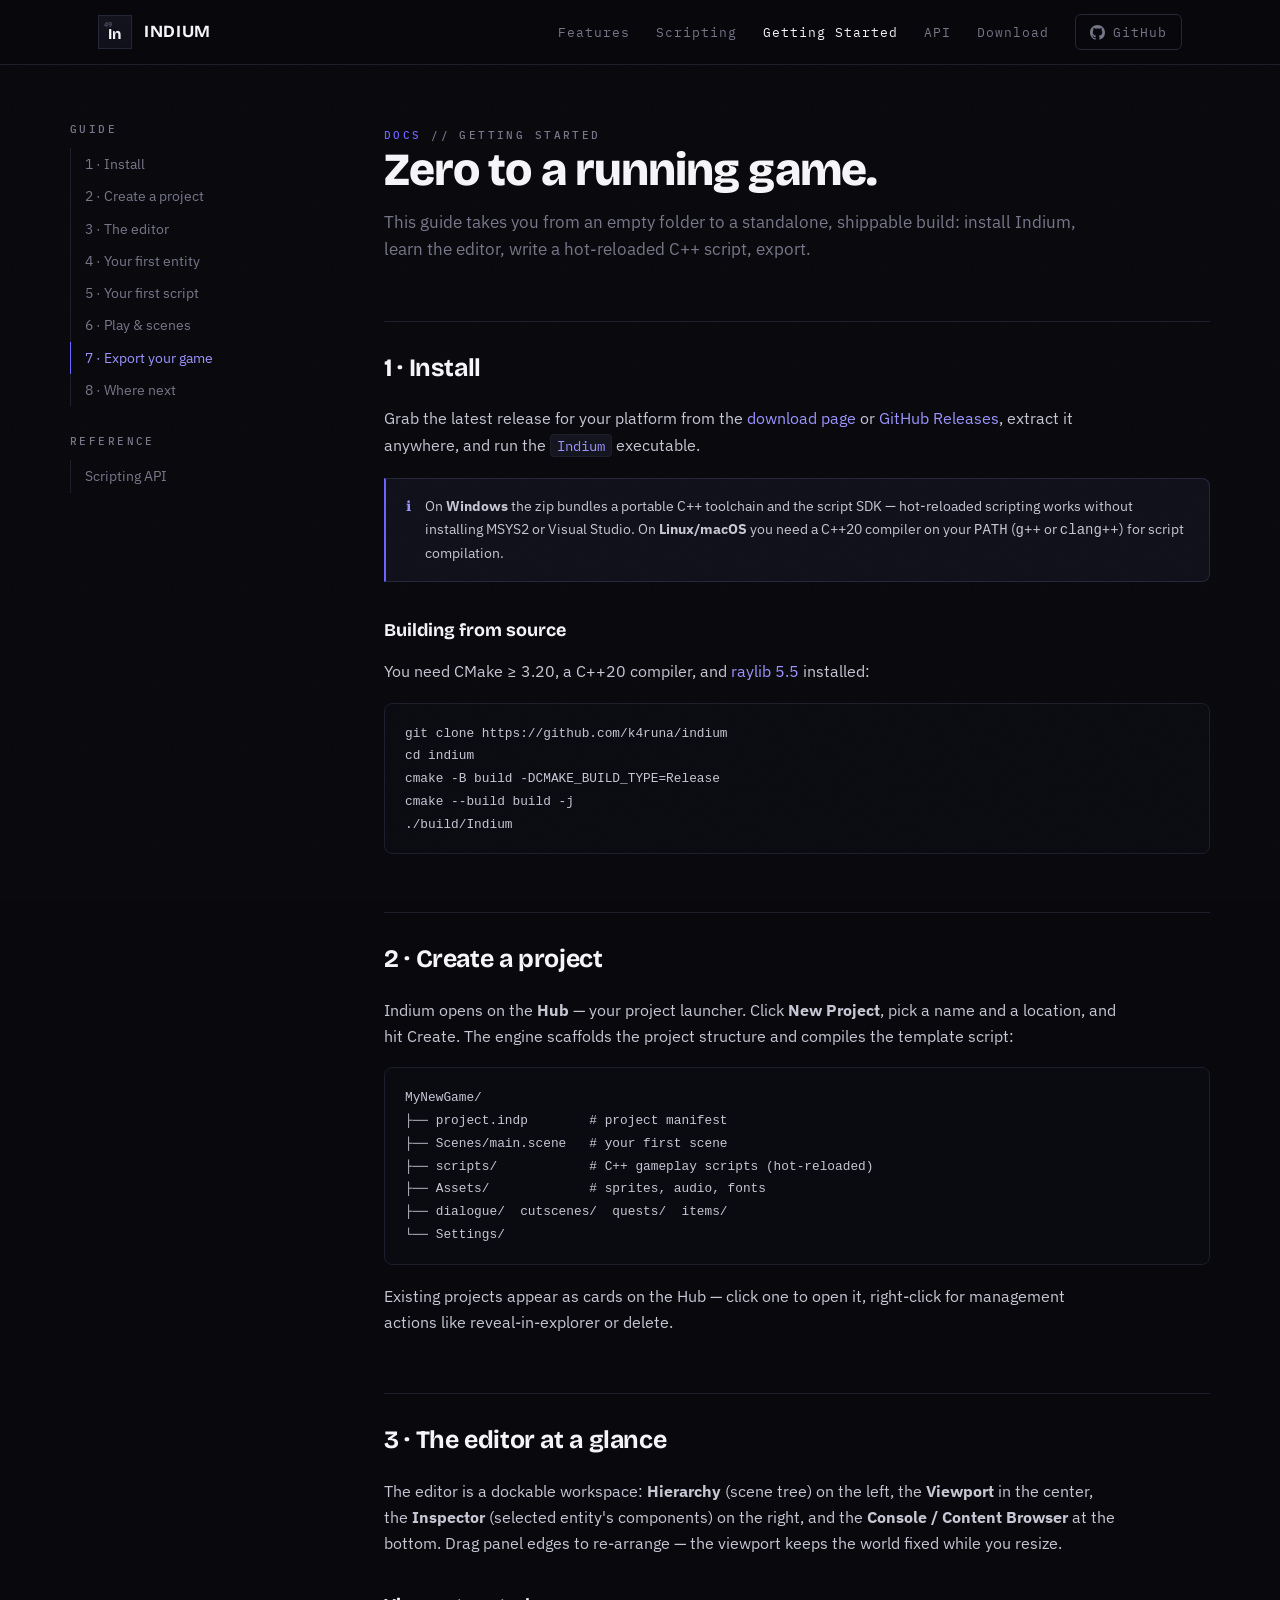
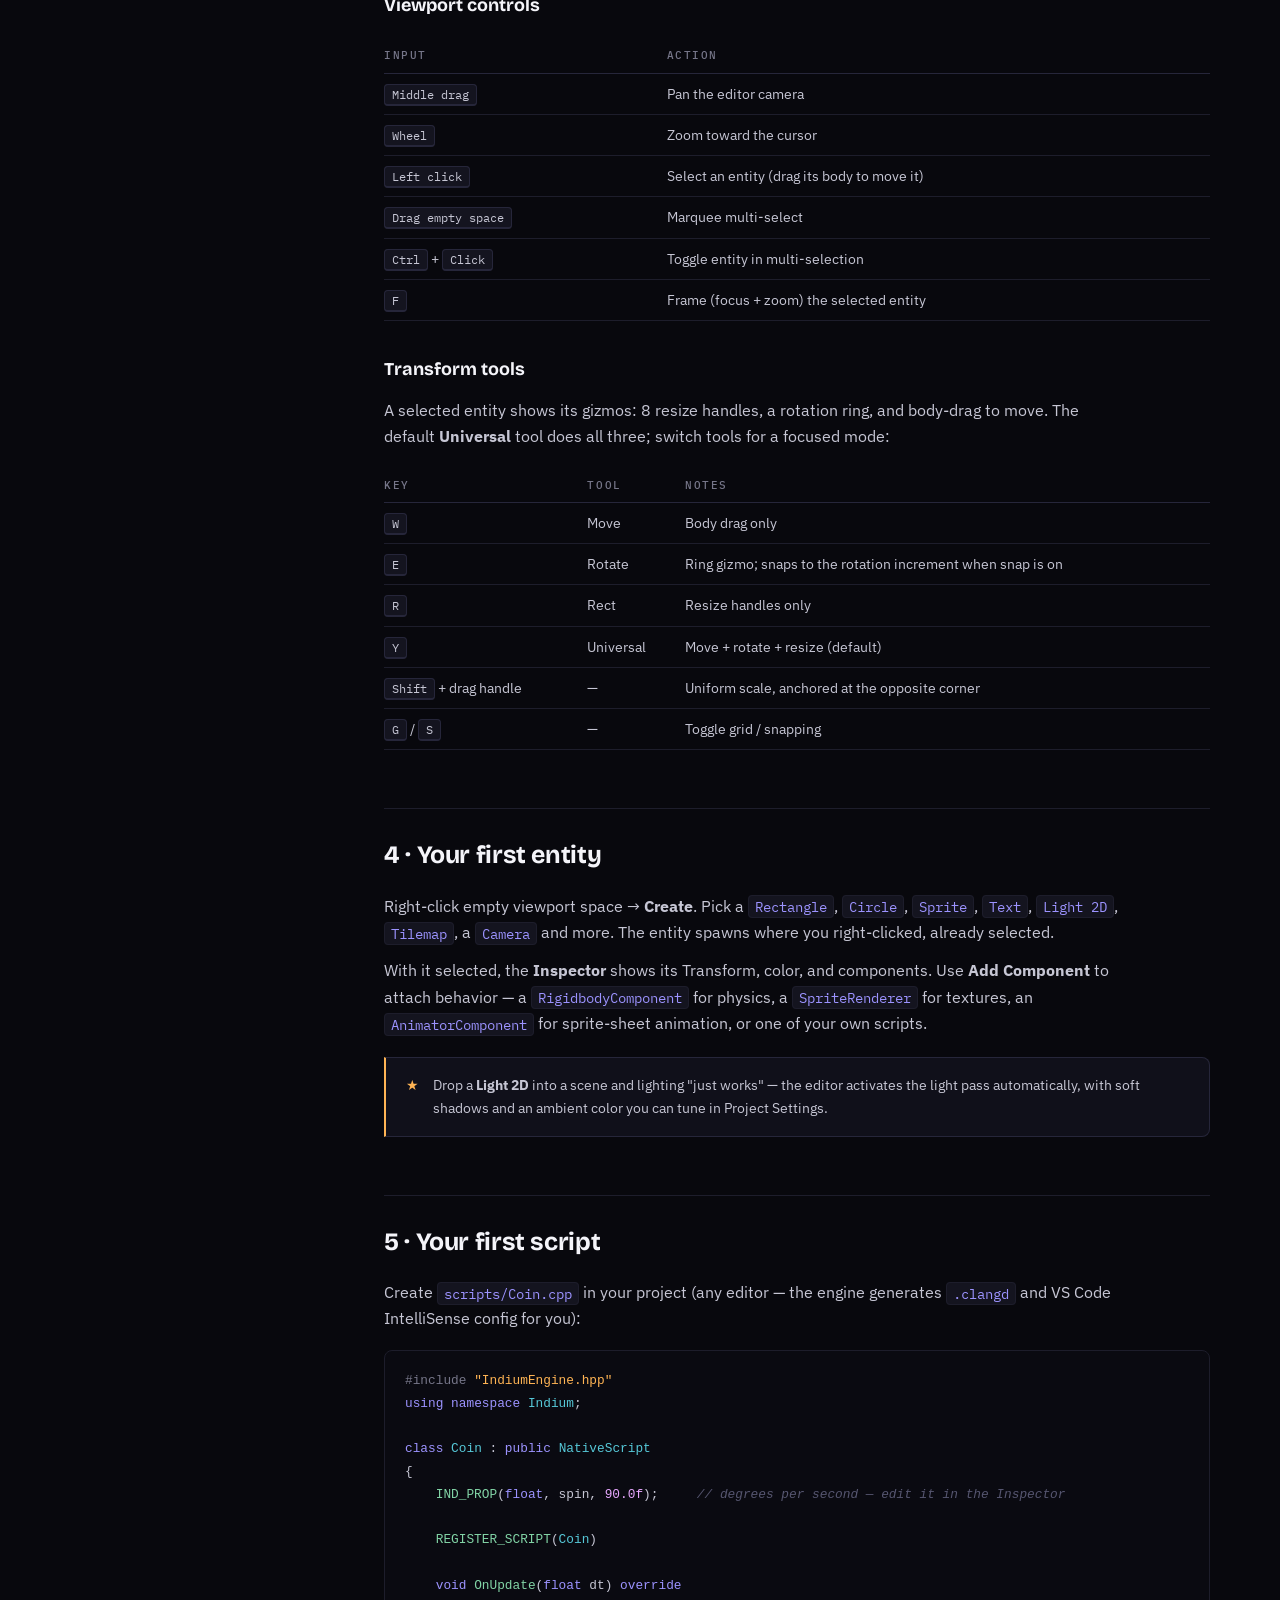
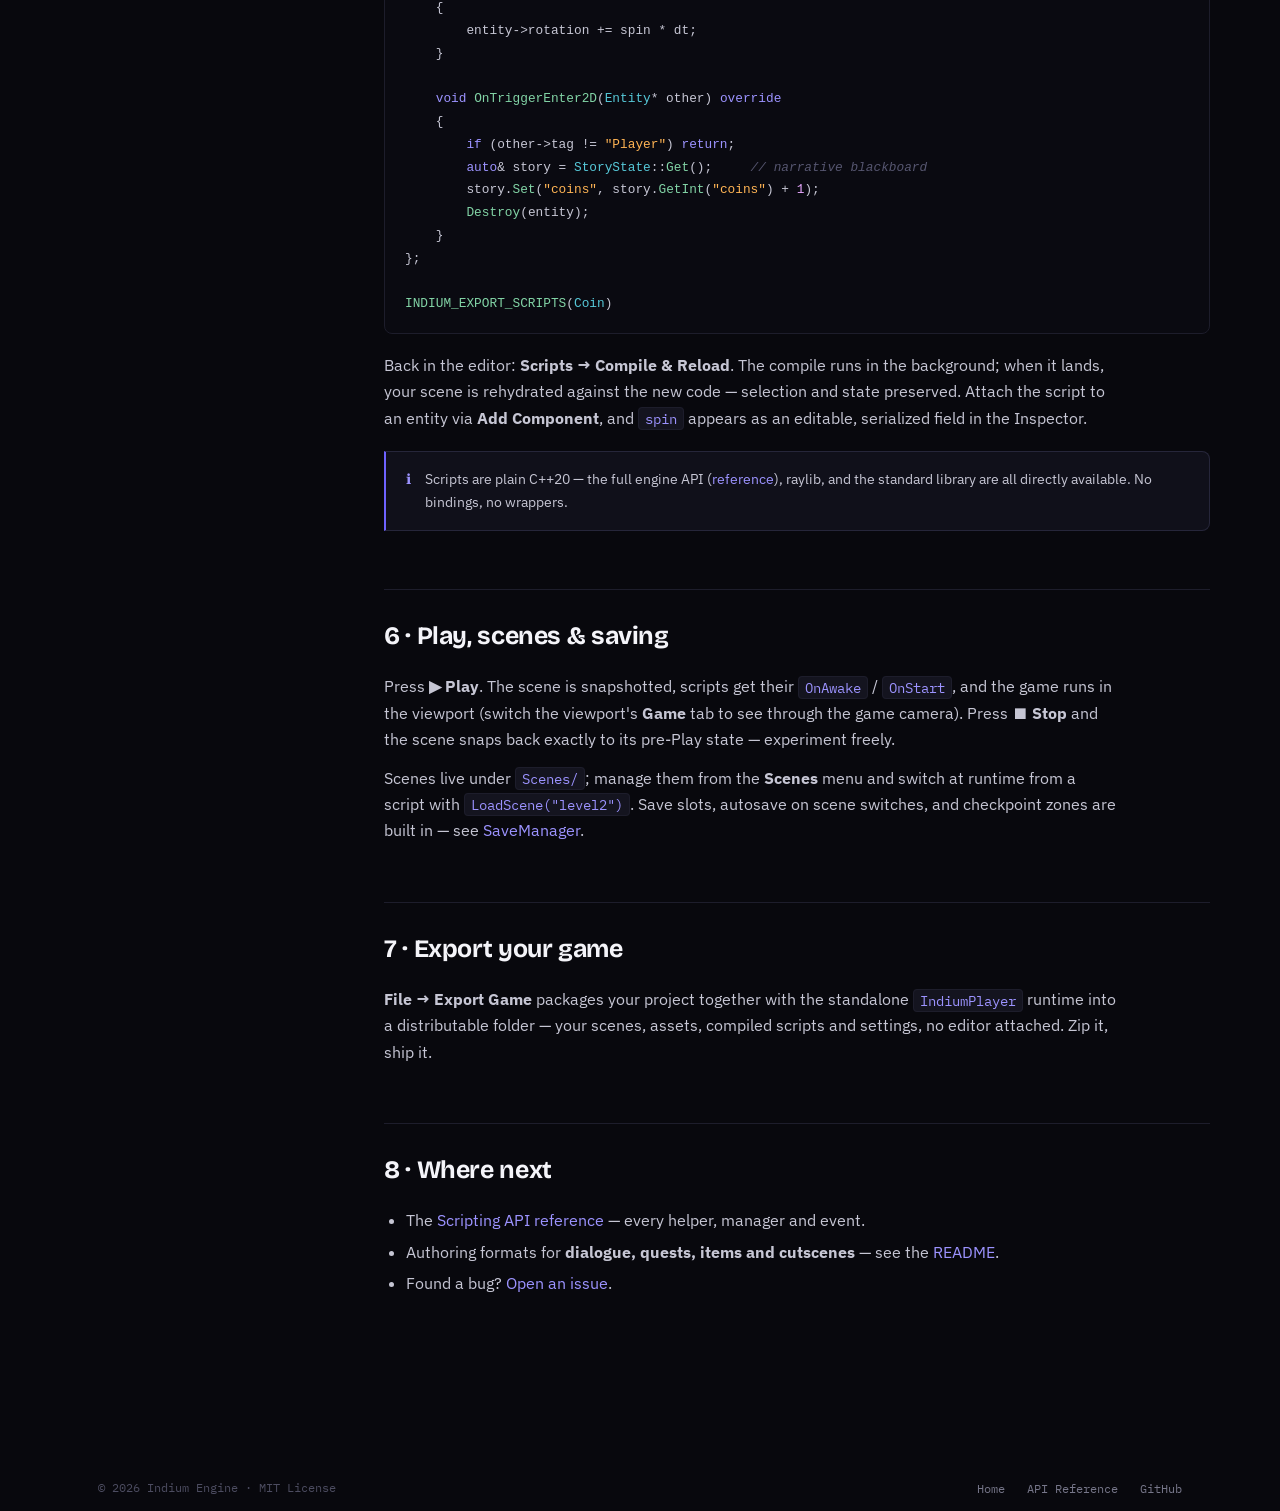
==== website/getting-started.html @ 565c144e "feat(site): engine website + GitHub Pages deploy Static site under website/ with the "indigo line" i" ====
<!DOCTYPE html>
<html lang="en">
<head>
<meta charset="UTF-8">
<meta name="viewport" content="width=device-width, initial-scale=1.0">
<title>Getting Started — Indium</title>
<meta name="description" content="Install Indium, create a project, learn the editor, write your first hot-reloaded C++ script and export a standalone game.">
<link rel="icon" href="data:image/svg+xml,%3Csvg xmlns='http://www.w3.org/2000/svg' viewBox='0 0 64 64'%3E%3Crect width='64' height='64' fill='%2310101a'/%3E%3Crect x='2' y='2' width='60' height='60' fill='none' stroke='%236e62ff' stroke-width='3'/%3E%3Ctext x='32' y='42' font-family='monospace' font-size='28' font-weight='bold' fill='%23f4f4f9' text-anchor='middle'%3EIn%3C/text%3E%3Ctext x='10' y='16' font-family='monospace' font-size='10' fill='%23767689'%3E49%3C/text%3E%3C/svg%3E">
<link rel="preconnect" href="https://fonts.googleapis.com">
<link rel="preconnect" href="https://fonts.gstatic.com" crossorigin>
<link href="https://fonts.googleapis.com/css2?family=Bricolage+Grotesque:opsz,wght@12..96,700;12..96,800&family=IBM+Plex+Mono:wght@400;500;600&family=IBM+Plex+Sans:wght@400;500;600&display=swap" rel="stylesheet">
<link rel="stylesheet" href="css/style.css">
</head>
<body>

<nav class="nav">
  <div class="wrap">
    <a class="brand" href="index.html" aria-label="Indium home">
      <span class="element"><b>In</b><i></i></span>
      <span>INDIUM</span>
    </a>
    <button class="nav-toggle" aria-label="Menu" aria-expanded="false">≡</button>
    <div class="links" id="navlinks">
      <a href="index.html#features">Features</a>
      <a href="index.html#scripting">Scripting</a>
      <a href="getting-started.html" aria-current="page">Getting&nbsp;Started</a>
      <a href="api.html">API</a>
      <a href="index.html#download">Download</a>
      <a class="gh" href="https://github.com/k4runa/indium" target="_blank" rel="noopener">
        <svg viewBox="0 0 16 16" aria-hidden="true"><path d="M8 0C3.58 0 0 3.58 0 8c0 3.54 2.29 6.53 5.47 7.59.4.07.55-.17.55-.38 0-.19-.01-.82-.01-1.49-2.01.37-2.53-.49-2.69-.94-.09-.23-.48-.94-.82-1.13-.28-.15-.68-.52-.01-.53.63-.01 1.08.58 1.23.82.72 1.21 1.87.87 2.33.66.07-.52.28-.87.51-1.07-1.78-.2-3.64-.89-3.64-3.95 0-.87.31-1.59.82-2.15-.08-.2-.36-1.02.08-2.12 0 0 .67-.21 2.2.82.64-.18 1.32-.27 2-.27s1.36.09 2 .27c1.53-1.04 2.2-.82 2.2-.82.44 1.1.16 1.92.08 2.12.51.56.82 1.27.82 2.15 0 3.07-1.87 3.75-3.65 3.95.29.25.54.73.54 1.48 0 1.07-.01 1.93-.01 2.2 0 .21.15.46.55.38A8.01 8.01 0 0 0 16 8c0-4.42-3.58-8-8-8z"/></svg>
        GitHub
      </a>
    </div>
  </div>
</nav>

<div class="docs wrap">
  <aside>
    <div class="inner">
      <div class="group">
        <span class="tag">Guide</span>
        <a href="#install">1 · Install</a>
        <a href="#create">2 · Create a project</a>
        <a href="#editor">3 · The editor</a>
        <a href="#entity">4 · Your first entity</a>
        <a href="#script">5 · Your first script</a>
        <a href="#play">6 · Play &amp; scenes</a>
        <a href="#export">7 · Export your game</a>
        <a href="#next">8 · Where next</a>
      </div>
      <div class="group">
        <span class="tag">Reference</span>
        <a href="api.html">Scripting API</a>
      </div>
    </div>
  </aside>

  <main>
    <span class="tag crumb"><span class="idx">DOCS</span> // getting started</span>
    <h1>Zero to a running game.</h1>
    <p class="intro">This guide takes you from an empty folder to a standalone, shippable build:
    install Indium, learn the editor, write a hot-reloaded C++ script, export.</p>

    <h2 id="install">1 · Install</h2>
    <p>Grab the latest release for your platform from the
    <a href="index.html#download">download page</a> or
    <a href="https://github.com/k4runa/indium/releases/latest" target="_blank" rel="noopener">GitHub Releases</a>,
    extract it anywhere, and run the <code>Indium</code> executable.</p>
    <div class="callout"><span class="ico">ℹ</span>
      <div>On <b>Windows</b> the zip bundles a portable C++ toolchain and the script SDK —
      hot-reloaded scripting works without installing MSYS2 or Visual Studio.
      On <b>Linux/macOS</b> you need a C++20 compiler on your <code>PATH</code> (<code>g++</code> or <code>clang++</code>) for script compilation.</div>
    </div>

    <h3>Building from source</h3>
    <p>You need CMake ≥ 3.20, a C++20 compiler, and <a href="https://www.raylib.com/" target="_blank" rel="noopener">raylib 5.5</a> installed:</p>
    <pre><code class="language-bash">git clone https://github.com/k4runa/indium
cd indium
cmake -B build -DCMAKE_BUILD_TYPE=Release
cmake --build build -j
./build/Indium</code></pre>

    <h2 id="create">2 · Create a project</h2>
    <p>Indium opens on the <b>Hub</b> — your project launcher. Click <b>New Project</b>, pick a name
    and a location, and hit Create. The engine scaffolds the project structure and compiles
    the template script:</p>
    <pre><code class="language-bash">MyNewGame/
├── project.indp        # project manifest
├── Scenes/main.scene   # your first scene
├── scripts/            # C++ gameplay scripts (hot-reloaded)
├── Assets/             # sprites, audio, fonts
├── dialogue/  cutscenes/  quests/  items/
└── Settings/</code></pre>
    <p>Existing projects appear as cards on the Hub — click one to open it, right-click for
    management actions like reveal-in-explorer or delete.</p>

    <h2 id="editor">3 · The editor at a glance</h2>
    <p>The editor is a dockable workspace: <b>Hierarchy</b> (scene tree) on the left,
    the <b>Viewport</b> in the center, the <b>Inspector</b> (selected entity's components) on the right,
    and the <b>Console / Content Browser</b> at the bottom. Drag panel edges to re-arrange — the
    viewport keeps the world fixed while you resize.</p>

    <h3>Viewport controls</h3>
    <table>
      <thead><tr><th>Input</th><th>Action</th></tr></thead>
      <tbody>
        <tr><td><span class="kbd">Middle&nbsp;drag</span></td><td>Pan the editor camera</td></tr>
        <tr><td><span class="kbd">Wheel</span></td><td>Zoom toward the cursor</td></tr>
        <tr><td><span class="kbd">Left&nbsp;click</span></td><td>Select an entity (drag its body to move it)</td></tr>
        <tr><td><span class="kbd">Drag&nbsp;empty&nbsp;space</span></td><td>Marquee multi-select</td></tr>
        <tr><td><span class="kbd">Ctrl</span> + <span class="kbd">Click</span></td><td>Toggle entity in multi-selection</td></tr>
        <tr><td><span class="kbd">F</span></td><td>Frame (focus + zoom) the selected entity</td></tr>
      </tbody>
    </table>

    <h3>Transform tools</h3>
    <p>A selected entity shows its gizmos: 8 resize handles, a rotation ring, and body-drag to move.
    The default <b>Universal</b> tool does all three; switch tools for a focused mode:</p>
    <table>
      <thead><tr><th>Key</th><th>Tool</th><th>Notes</th></tr></thead>
      <tbody>
        <tr><td><span class="kbd">W</span></td><td>Move</td><td>Body drag only</td></tr>
        <tr><td><span class="kbd">E</span></td><td>Rotate</td><td>Ring gizmo; snaps to the rotation increment when snap is on</td></tr>
        <tr><td><span class="kbd">R</span></td><td>Rect</td><td>Resize handles only</td></tr>
        <tr><td><span class="kbd">Y</span></td><td>Universal</td><td>Move + rotate + resize (default)</td></tr>
        <tr><td><span class="kbd">Shift</span> + drag handle</td><td>—</td><td>Uniform scale, anchored at the opposite corner</td></tr>
        <tr><td><span class="kbd">G</span> / <span class="kbd">S</span></td><td>—</td><td>Toggle grid / snapping</td></tr>
      </tbody>
    </table>

    <h2 id="entity">4 · Your first entity</h2>
    <p>Right-click empty viewport space → <b>Create</b>. Pick a <code>Rectangle</code>, <code>Circle</code>,
    <code>Sprite</code>, <code>Text</code>, <code>Light 2D</code>, <code>Tilemap</code>, a <code>Camera</code> and more.
    The entity spawns where you right-clicked, already selected.</p>
    <p>With it selected, the <b>Inspector</b> shows its Transform, color, and components. Use
    <b>Add Component</b> to attach behavior — a <code>RigidbodyComponent</code> for physics, a
    <code>SpriteRenderer</code> for textures, an <code>AnimatorComponent</code> for sprite-sheet animation,
    or one of your own scripts.</p>
    <div class="callout amber"><span class="ico">★</span>
      <div>Drop a <b>Light 2D</b> into a scene and lighting "just works" — the editor activates the
      light pass automatically, with soft shadows and an ambient color you can tune in Project Settings.</div>
    </div>

    <h2 id="script">5 · Your first script</h2>
    <p>Create <code>scripts/Coin.cpp</code> in your project (any editor — the engine generates
    <code>.clangd</code> and VS Code IntelliSense config for you):</p>
    <pre><code class="language-cpp">#include "IndiumEngine.hpp"
using namespace Indium;

class Coin : public NativeScript
{
    IND_PROP(float, spin, 90.0f);     // degrees per second — edit it in the Inspector

    REGISTER_SCRIPT(Coin)

    void OnUpdate(float dt) override
    {
        entity->rotation += spin * dt;
    }

    void OnTriggerEnter2D(Entity* other) override
    {
        if (other->tag != "Player") return;
        auto& story = StoryState::Get();     // narrative blackboard
        story.Set("coins", story.GetInt("coins") + 1);
        Destroy(entity);
    }
};

INDIUM_EXPORT_SCRIPTS(Coin)</code></pre>
    <p>Back in the editor: <b>Scripts → Compile &amp; Reload</b>. The compile runs in the background;
    when it lands, your scene is rehydrated against the new code — selection and state preserved.
    Attach the script to an entity via <b>Add Component</b>, and <code>spin</code> appears as an
    editable, serialized field in the Inspector.</p>
    <div class="callout"><span class="ico">ℹ</span>
      <div>Scripts are plain C++20 — the full engine API (<a href="api.html">reference</a>), raylib,
      and the standard library are all directly available. No bindings, no wrappers.</div>
    </div>

    <h2 id="play">6 · Play, scenes &amp; saving</h2>
    <p>Press <b>▶ Play</b>. The scene is snapshotted, scripts get their <code>OnAwake</code> /
    <code>OnStart</code>, and the game runs in the viewport (switch the viewport's <b>Game</b> tab to
    see through the game camera). Press <b>⏹ Stop</b> and the scene snaps back exactly to its
    pre-Play state — experiment freely.</p>
    <p>Scenes live under <code>Scenes/</code>; manage them from the <b>Scenes</b> menu and switch at
    runtime from a script with <code>LoadScene("level2")</code>. Save slots, autosave on scene
    switches, and checkpoint zones are built in — see
    <a href="api.html#savemanager">SaveManager</a>.</p>

    <h2 id="export">7 · Export your game</h2>
    <p><b>File → Export Game</b> packages your project together with the standalone
    <code>IndiumPlayer</code> runtime into a distributable folder — your scenes, assets, compiled
    scripts and settings, no editor attached. Zip it, ship it.</p>

    <h2 id="next">8 · Where next</h2>
    <ul>
      <li>The <a href="api.html">Scripting API reference</a> — every helper, manager and event.</li>
      <li>Authoring formats for <b>dialogue, quests, items and cutscenes</b> — see the
          <a href="https://github.com/k4runa/indium#readme" target="_blank" rel="noopener">README</a>.</li>
      <li>Found a bug? <a href="https://github.com/k4runa/indium/issues" target="_blank" rel="noopener">Open an issue</a>.</li>
    </ul>
  </main>
</div>

<footer>
  <div class="wrap">
    <div class="row">
      <span class="made">© <span id="year">2026</span> Indium Engine · MIT License</span>
      <div class="links">
        <a href="index.html">Home</a>
        <a href="api.html">API Reference</a>
        <a href="https://github.com/k4runa/indium" target="_blank" rel="noopener">GitHub</a>
      </div>
    </div>
  </div>
</footer>

<script src="js/main.js"></script>
</body>
</html>
---- website/css/style.css ----
/* ============================================================
   Indium — engine website
   Concept: "the indigo line" — indium is named for the indigo
   emission line at 451.1 nm. Dark instrument-panel aesthetic,
   one spectral accent, periodic-table identity.
   ============================================================ */

:root {
  --bg:        #08080d;
  --bg-2:      #0c0c14;
  --panel:     #10101a;
  --panel-2:   #14141f;
  --line:      #1d1d2b;
  --line-2:    #26263a;
  --text:      #c6c6d4;
  --text-dim:  #767689;
  --text-faint:#4c4c60;
  --white:     #f4f4f9;
  --indigo:    #6e62ff;
  --indigo-hi: #9c93ff;
  --indigo-dim:rgba(110, 98, 255, 0.14);
  --amber:     #ffb454;
  --green:     #62d196;
  --red:       #ff6e6e;
  --cyan:      #56c8d8;

  --font-display: "Bricolage Grotesque", sans-serif;
  --font-body:    "IBM Plex Sans", sans-serif;
  --font-mono:    "IBM Plex Mono", monospace;

  --maxw: 1140px;
  --radius: 6px;
}

* { margin: 0; padding: 0; box-sizing: border-box; }

html { scroll-behavior: smooth; scroll-padding-top: 84px; }

body {
  background: var(--bg);
  color: var(--text);
  font-family: var(--font-body);
  font-size: 16px;
  line-height: 1.65;
  -webkit-font-smoothing: antialiased;
  overflow-x: hidden;
}

::selection { background: var(--indigo); color: #fff; }

a { color: var(--indigo-hi); text-decoration: none; }
a:hover { color: #fff; }

:focus-visible { outline: 2px solid var(--indigo); outline-offset: 3px; border-radius: 2px; }

/* --- atmosphere: noise + top glow ----------------------------- */
body::before {
  content: "";
  position: fixed; inset: 0;
  pointer-events: none; z-index: 2;
  opacity: 0.5;
  background-image: url("data:image/svg+xml,%3Csvg xmlns='http://www.w3.org/2000/svg' width='160' height='160'%3E%3Cfilter id='n'%3E%3CfeTurbulence type='fractalNoise' baseFrequency='0.9' numOctaves='2'/%3E%3CfeColorMatrix values='0 0 0 0 1 0 0 0 0 1 0 0 0 0 1 0 0 0 0.035 0'/%3E%3C/filter%3E%3Crect width='160' height='160' filter='url(%23n)'/%3E%3C/svg%3E");
}

.glow {
  position: absolute; top: -340px; left: 50%;
  width: 980px; height: 700px;
  transform: translateX(-50%);
  background: radial-gradient(ellipse at center,
              rgba(110, 98, 255, 0.16) 0%,
              rgba(110, 98, 255, 0.05) 40%,
              transparent 70%);
  pointer-events: none;
  filter: blur(10px);
}

.wrap { max-width: var(--maxw); margin: 0 auto; padding: 0 28px; position: relative; }

/* --- mono microlabels ----------------------------------------- */
.tag {
  font-family: var(--font-mono);
  font-size: 11px;
  font-weight: 500;
  letter-spacing: 0.22em;
  text-transform: uppercase;
  color: var(--text-dim);
}
.tag .idx { color: var(--indigo); }

/* --- element tile (logo) -------------------------------------- */
.element {
  position: relative;
  width: 44px; height: 44px;
  border: 1px solid var(--line-2);
  background: linear-gradient(160deg, var(--panel-2), var(--panel));
  display: grid; place-items: center;
  flex: none;
}
.element::after {
  content: "49";
  position: absolute; top: 3px; left: 5px;
  font-family: var(--font-mono);
  font-size: 8px; color: var(--text-faint);
  letter-spacing: 0;
}
.element b {
  font-family: var(--font-display);
  font-weight: 700; font-size: 19px;
  color: var(--white);
  transform: translateY(2px);
}
.element i {
  position: absolute; inset: -1px;
  border: 1px solid transparent;
  transition: border-color .25s ease;
}
a:hover .element i { border-color: var(--indigo); }

/* --- nav ------------------------------------------------------- */
.nav {
  position: fixed; top: 0; left: 0; right: 0; z-index: 50;
  border-bottom: 1px solid var(--line);
  background: rgba(8, 8, 13, 0.82);
  backdrop-filter: blur(14px);
  -webkit-backdrop-filter: blur(14px);
}
.nav .wrap {
  display: flex; align-items: center; gap: 14px;
  height: 64px;
}
.nav .brand {
  display: flex; align-items: center; gap: 12px;
  margin-right: auto;
}
.nav .brand .element { width: 34px; height: 34px; }
.nav .brand .element b { font-size: 15px; }
.nav .brand .element::after { font-size: 7px; }
.nav .brand span {
  font-family: var(--font-display);
  font-weight: 700; font-size: 17px; letter-spacing: 0.04em;
  color: var(--white);
}
.nav .links { display: flex; align-items: center; gap: 26px; }
.nav .links a {
  font-family: var(--font-mono); font-size: 12.5px;
  letter-spacing: 0.08em; color: var(--text-dim);
}
.nav .links a:hover, .nav .links a[aria-current="page"] { color: var(--white); }
.nav .gh {
  display: inline-flex; align-items: center; gap: 8px;
  border: 1px solid var(--line-2);
  padding: 7px 14px; border-radius: var(--radius);
  transition: border-color .2s ease, background .2s ease;
}
.nav .gh:hover { border-color: var(--indigo); background: var(--indigo-dim); }
.nav .gh svg { width: 15px; height: 15px; fill: currentColor; }

.nav-toggle { display: none; }

/* --- buttons ---------------------------------------------------- */
.btn {
  display: inline-flex; align-items: center; gap: 10px;
  font-family: var(--font-mono); font-size: 13.5px; font-weight: 500;
  letter-spacing: 0.04em;
  padding: 13px 24px;
  border-radius: var(--radius);
  border: 1px solid transparent;
  cursor: pointer;
  transition: transform .15s ease, box-shadow .25s ease,
              border-color .2s ease, background .2s ease;
}
.btn-primary {
  background: var(--indigo); color: #fff;
  box-shadow: 0 0 0 0 rgba(110, 98, 255, 0.4);
}
.btn-primary:hover {
  background: var(--indigo-hi); color: #fff;
  transform: translateY(-1px);
  box-shadow: 0 8px 32px -6px rgba(110, 98, 255, 0.55);
}
.btn-ghost {
  border-color: var(--line-2); color: var(--text);
  background: transparent;
}
.btn-ghost:hover { border-color: var(--indigo); color: var(--white); background: var(--indigo-dim); }
.btn .arrow { transition: transform .2s ease; }
.btn:hover .arrow { transform: translateX(3px); }

/* --- hero -------------------------------------------------------- */
.hero {
  position: relative;
  padding: 168px 0 96px;
  border-bottom: 1px solid var(--line);
  background-image:
    repeating-linear-gradient(to right, var(--line) 0 1px, transparent 1px 120px);
  background-position: center top;
}
.hero .wrap { display: grid; grid-template-columns: 1.04fr 0.96fr; gap: 56px; align-items: center; }

.hero h1 {
  font-family: var(--font-display);
  font-weight: 800;
  font-size: clamp(44px, 6vw, 74px);
  line-height: 0.98;
  letter-spacing: -0.025em;
  color: var(--white);
  margin: 22px 0 24px;
}
.hero h1 em {
  font-style: normal;
  color: var(--indigo-hi);
  text-shadow: 0 0 36px rgba(110, 98, 255, 0.45);
}
.hero .sub {
  font-size: 17.5px; color: var(--text-dim);
  max-width: 30em; margin-bottom: 38px;
}
.hero .sub strong { color: var(--text); font-weight: 500; }
.hero .cta { display: flex; gap: 14px; flex-wrap: wrap; align-items: center; }
.hero .cta .ver {
  font-family: var(--font-mono); font-size: 12px;
  color: var(--text-faint); margin-left: 6px;
}

/* staggered load-in */
@keyframes rise { from { opacity: 0; transform: translateY(18px); } to { opacity: 1; transform: none; } }
.hero .tag, .hero h1, .hero .sub, .hero .cta, .hero .editor-mock {
  opacity: 0;
  animation: rise .7s cubic-bezier(.22,.8,.3,1) forwards;
}
.hero h1          { animation-delay: .08s; }
.hero .sub        { animation-delay: .16s; }
.hero .cta        { animation-delay: .24s; }
.hero .editor-mock{ animation-delay: .34s; }

/* --- editor mockup (pure CSS) ------------------------------------ */
.editor-mock {
  border: 1px solid var(--line-2);
  border-radius: 8px;
  background: var(--panel);
  box-shadow: 0 30px 80px -20px rgba(0,0,0,.7), 0 0 60px -30px rgba(110,98,255,.35);
  overflow: hidden;
  font-family: var(--font-mono);
  font-size: 10px;
  user-select: none;
}
.editor-mock .bar {
  display: flex; align-items: center; gap: 6px;
  padding: 9px 12px;
  border-bottom: 1px solid var(--line);
  background: var(--bg-2);
  color: var(--text-faint);
}
.editor-mock .bar .dot { width: 9px; height: 9px; border-radius: 50%; background: var(--line-2); }
.editor-mock .bar .dot:first-child { background: #3a3a52; }
.editor-mock .bar .title { margin-left: 8px; letter-spacing: .08em; }
.editor-mock .cols { display: grid; grid-template-columns: 88px 1fr 96px; min-height: 300px; }
.editor-mock .panel {
  border-right: 1px solid var(--line);
  padding: 10px 10px;
  color: var(--text-faint);
  background: var(--bg-2);
}
.editor-mock .panel:last-child { border-right: 0; border-left: 1px solid var(--line); }
.editor-mock .panel .ph { color: var(--text-dim); letter-spacing: .14em; margin-bottom: 9px; font-size: 9px; }
.editor-mock .panel .row { padding: 3px 0 3px 8px; border-left: 1px solid var(--line); margin-left: 3px; white-space: nowrap; }
.editor-mock .panel .row.sel { color: var(--indigo-hi); border-left-color: var(--indigo); }
.editor-mock .panel .fld { display: flex; justify-content: space-between; gap: 4px; padding: 3px 0; }
.editor-mock .panel .fld b { color: var(--text-dim); font-weight: 400; }

.editor-mock .view {
  position: relative;
  background:
    radial-gradient(circle at 60% 45%, rgba(110,98,255,.07), transparent 55%),
    var(--bg);
  background-image:
    radial-gradient(circle at 60% 45%, rgba(110,98,255,.07), transparent 55%),
    repeating-linear-gradient(to right, rgba(255,255,255,.025) 0 1px, transparent 1px 28px),
    repeating-linear-gradient(to bottom, rgba(255,255,255,.025) 0 1px, transparent 1px 28px);
}
.editor-mock .gizmo {
  position: absolute; top: 50%; left: 56%;
  width: 110px; height: 110px;
  transform: translate(-50%, -50%);
}
.editor-mock .gizmo .shape {
  position: absolute; inset: 17px;
  border-radius: 50%;
  background: radial-gradient(circle at 36% 32%, #8b81ff, var(--indigo) 58%, #4338d8);
  box-shadow: 0 0 34px rgba(110,98,255,.45);
}
.editor-mock .gizmo .box { position: absolute; inset: 12px; border: 1px solid rgba(110,180,255,.55); }
.editor-mock .gizmo .h {
  position: absolute; width: 7px; height: 7px; border-radius: 50%;
  background: #3c8cff; border: 1px solid #fff;
  transform: translate(-50%, -50%);
}
.editor-mock .gizmo .ring {
  position: absolute; inset: -13px;
  border: 1px dashed rgba(255, 200, 60, .55);
  border-radius: 50%;
  animation: spin 26s linear infinite;
}
.editor-mock .gizmo .ring::after {
  content: ""; position: absolute; top: -4px; left: 50%;
  width: 7px; height: 7px; border-radius: 50%;
  background: var(--amber); border: 1px solid #fff;
  transform: translateX(-50%);
}
@keyframes spin { to { transform: rotate(360deg); } }
.editor-mock .status {
  position: absolute; left: 8px; bottom: 8px;
  background: rgba(0,0,0,.55);
  padding: 3px 8px; border-radius: 3px;
  color: var(--text-dim); font-size: 9px; letter-spacing: .05em;
}
.editor-mock .toolrow {
  position: absolute; top: 8px; left: 8px;
  display: flex; gap: 4px;
}
.editor-mock .toolrow span {
  width: 18px; height: 16px; display: grid; place-items: center;
  border: 1px solid var(--line-2); border-radius: 3px;
  color: var(--text-faint); font-size: 9px; background: var(--bg-2);
}
.editor-mock .toolrow span.on { background: #1d4f96; color: #fff; border-color: #2b62b4; }

/* --- spectrum strip ------------------------------------------------ */
.spectrum {
  position: relative;
  height: 92px;
  border-bottom: 1px solid var(--line);
  background: #050508;
  overflow: hidden;
}
.spectrum .lines { position: absolute; inset: 0; }
.spectrum .l {
  position: absolute; top: 0; bottom: 0; width: 1px;
  background: rgba(255,255,255,.10);
}
.spectrum .l.r  { left: 12%; background: rgba(255,110,110,.35); }
.spectrum .l.o  { left: 23%; background: rgba(255,180,84,.28); }
.spectrum .l.g  { left: 38%; background: rgba(98,209,150,.30); }
.spectrum .l.c  { left: 52%; background: rgba(86,200,216,.25); }
.spectrum .l.b  { left: 71%; background: rgba(110,140,255,.30); }
.spectrum .l.in {
  left: 62%; width: 3px;
  background: var(--indigo-hi);
  box-shadow: 0 0 22px 4px rgba(110, 98, 255, .8);
  animation: hum 4.5s ease-in-out infinite;
}
@keyframes hum { 0%,100% { opacity: 1; } 50% { opacity: .72; } }
.spectrum .label {
  position: absolute; left: calc(62% + 16px); top: 50%;
  transform: translateY(-50%);
  font-family: var(--font-mono); font-size: 11px;
  color: var(--text-dim); letter-spacing: .08em;
  white-space: nowrap;
}
.spectrum .label b { color: var(--indigo-hi); font-weight: 500; }

/* --- sections ------------------------------------------------------- */
section.block { padding: 110px 0; border-bottom: 1px solid var(--line); position: relative; }
.block h2 {
  font-family: var(--font-display);
  font-weight: 800;
  font-size: clamp(30px, 3.6vw, 44px);
  letter-spacing: -0.02em;
  line-height: 1.04;
  color: var(--white);
  margin: 18px 0 14px;
  max-width: 16em;
}
.block .lead { color: var(--text-dim); max-width: 38em; font-size: 16.5px; }

/* scroll reveal */
.reveal { opacity: 0; transform: translateY(22px); transition: opacity .7s ease, transform .7s cubic-bezier(.22,.8,.3,1); }
.reveal.in { opacity: 1; transform: none; }

/* --- features grid ---------------------------------------------------- */
.features {
  margin-top: 56px;
  display: grid;
  grid-template-columns: repeat(4, 1fr);
  border-top: 1px solid var(--line);
  border-left: 1px solid var(--line);
}
.feature {
  position: relative;
  border-right: 1px solid var(--line);
  border-bottom: 1px solid var(--line);
  padding: 26px 22px 30px;
  background: transparent;
  transition: background .25s ease;
  overflow: hidden;
}
.feature::before {
  content: "";
  position: absolute; top: 0; left: 0; right: 100%;
  height: 1px; background: var(--indigo);
  transition: right .35s cubic-bezier(.22,.8,.3,1);
}
.feature:hover { background: var(--panel); }
.feature:hover::before { right: 0; }
.feature .num {
  font-family: var(--font-mono); font-size: 10.5px;
  color: var(--text-faint); letter-spacing: .15em;
}
.feature h3 {
  font-family: var(--font-display);
  font-size: 17.5px; font-weight: 700;
  color: var(--white);
  margin: 14px 0 8px;
  letter-spacing: -0.01em;
}
.feature p { font-size: 13.5px; color: var(--text-dim); line-height: 1.6; }
.feature .glyph {
  position: absolute; right: 14px; top: 18px;
  color: var(--text-faint);
  transition: color .25s ease, transform .25s ease;
}
.feature:hover .glyph { color: var(--indigo-hi); transform: translateY(-2px); }
.feature .glyph svg { width: 18px; height: 18px; stroke: currentColor; fill: none; stroke-width: 1.5; }

/* --- code section ------------------------------------------------------ */
.codegrid { display: grid; grid-template-columns: 0.9fr 1.1fr; gap: 56px; align-items: start; margin-top: 8px; }
.codegrid .copy-side { position: sticky; top: 110px; }
.codegrid .points { margin-top: 34px; display: flex; flex-direction: column; gap: 0; border-top: 1px solid var(--line); }
.codegrid .point { padding: 18px 2px; border-bottom: 1px solid var(--line); display: flex; gap: 16px; }
.codegrid .point .k { font-family: var(--font-mono); color: var(--indigo); font-size: 12px; padding-top: 3px; flex: none; }
.codegrid .point div b { display: block; color: var(--white); font-weight: 600; font-size: 15px; margin-bottom: 3px; }
.codegrid .point div span { font-size: 13.5px; color: var(--text-dim); }

.codecard {
  border: 1px solid var(--line-2);
  border-radius: 8px;
  background: #0a0a11;
  overflow: hidden;
  box-shadow: 0 24px 70px -24px rgba(0,0,0,.8);
}
.codecard .head {
  display: flex; align-items: center; justify-content: space-between;
  padding: 10px 16px;
  border-bottom: 1px solid var(--line);
  background: var(--bg-2);
  font-family: var(--font-mono); font-size: 11.5px;
  color: var(--text-dim); letter-spacing: .06em;
}
.codecard pre {
  padding: 20px 20px 24px;
  overflow-x: auto;
  font-family: var(--font-mono);
  font-size: 12.8px;
  line-height: 1.75;
  color: var(--text);
}
.codecard .foot {
  border-top: 1px solid var(--line);
  padding: 10px 16px;
  font-family: var(--font-mono); font-size: 11.5px;
  color: var(--green);
  background: var(--bg-2);
}
.codecard .foot .dim { color: var(--text-faint); }

/* syntax tokens */
.tk-k { color: #9c93ff; }            /* keyword   */
.tk-t { color: #56c8d8; }            /* type      */
.tk-s { color: #ffb454; }            /* string    */
.tk-c { color: #565670; font-style: italic; } /* comment */
.tk-f { color: #82d4a6; }            /* function  */
.tk-n { color: #e8a8ff; }            /* number    */
.tk-p { color: #767689; }            /* punct/preproc */

/* --- pipeline ------------------------------------------------------------ */
.pipeline { display: grid; grid-template-columns: 1fr auto 1fr auto 1fr; gap: 18px; align-items: stretch; margin-top: 56px; }
.step {
  border: 1px solid var(--line-2);
  border-radius: 8px;
  background: var(--panel);
  padding: 26px 24px 30px;
  position: relative;
}
.step .num {
  font-family: var(--font-mono); font-size: 11px; color: var(--indigo);
  letter-spacing: .18em;
}
.step h3 { font-family: var(--font-display); color: var(--white); font-size: 19px; margin: 12px 0 8px; }
.step p { font-size: 13.5px; color: var(--text-dim); }
.step code {
  display: inline-block; margin-top: 14px;
  font-family: var(--font-mono); font-size: 11.5px;
  color: var(--indigo-hi);
  background: var(--indigo-dim);
  border: 1px solid rgba(110,98,255,.25);
  padding: 4px 10px; border-radius: 4px;
}
.pipeline .arr {
  display: grid; place-items: center;
  color: var(--text-faint); font-family: var(--font-mono); font-size: 18px;
}

/* --- download ------------------------------------------------------------- */
.dl-grid { display: grid; grid-template-columns: repeat(3, 1fr); gap: 18px; margin-top: 52px; }
.dl-card {
  border: 1px solid var(--line-2);
  border-radius: 8px;
  background: var(--panel);
  padding: 28px 26px;
  display: flex; flex-direction: column; gap: 6px;
  transition: border-color .2s ease, transform .2s ease, box-shadow .25s ease;
}
.dl-card:hover {
  border-color: var(--indigo);
  transform: translateY(-3px);
  box-shadow: 0 18px 50px -18px rgba(110,98,255,.35);
}
.dl-card .os { font-family: var(--font-mono); font-size: 11px; letter-spacing: .2em; color: var(--text-dim); text-transform: uppercase; }
.dl-card h3 { font-family: var(--font-display); color: var(--white); font-size: 21px; margin: 6px 0 2px; }
.dl-card .file { font-family: var(--font-mono); font-size: 11.5px; color: var(--text-faint); word-break: break-all; min-height: 2.6em; }
.dl-card .get {
  margin-top: 16px;
  font-family: var(--font-mono); font-size: 12.5px;
  color: var(--indigo-hi);
}
.dl-card .get .arrow { display: inline-block; transition: transform .2s ease; }
.dl-card:hover .get .arrow { transform: translateX(4px); }

.src-note {
  margin-top: 26px;
  border: 1px dashed var(--line-2);
  border-radius: 8px;
  padding: 18px 22px;
  font-family: var(--font-mono); font-size: 12.5px;
  color: var(--text-dim);
  display: flex; gap: 16px; align-items: baseline; flex-wrap: wrap;
}
.src-note b { color: var(--text); font-weight: 500; }
.src-note code { color: var(--indigo-hi); }

/* --- footer ------------------------------------------------------------------ */
footer { padding: 60px 0 50px; }
footer .strip {
  display: flex; gap: 28px; flex-wrap: wrap;
  font-family: var(--font-mono); font-size: 11px;
  color: var(--text-faint); letter-spacing: .1em;
  border-bottom: 1px solid var(--line);
  padding-bottom: 26px; margin-bottom: 26px;
}
footer .strip span b { color: var(--text-dim); font-weight: 400; }
footer .row { display: flex; justify-content: space-between; align-items: center; gap: 20px; flex-wrap: wrap; }
footer .row .links { display: flex; gap: 22px; }
footer .row a { font-family: var(--font-mono); font-size: 12px; color: var(--text-dim); }
footer .row a:hover { color: var(--white); }
footer .made { font-family: var(--font-mono); font-size: 11.5px; color: var(--text-faint); }

/* ===========================================================
   DOCS LAYOUT (getting-started + api)
   =========================================================== */
.docs { display: grid; grid-template-columns: 250px 1fr; gap: 64px; padding: 120px 0 110px; }
.docs aside { position: relative; }
.docs aside .inner {
  position: sticky; top: 96px;
  max-height: calc(100vh - 120px);
  overflow-y: auto;
  padding-right: 10px;
  scrollbar-width: thin;
  scrollbar-color: var(--line-2) transparent;
}
.docs aside .group { margin-bottom: 26px; }
.docs aside .group > .tag { display: block; margin-bottom: 10px; }
.docs aside a {
  display: block;
  font-size: 13.5px;
  color: var(--text-dim);
  padding: 5px 0 5px 14px;
  border-left: 1px solid var(--line);
  transition: color .15s ease, border-color .15s ease;
}
.docs aside a:hover { color: var(--white); }
.docs aside a.active { color: var(--indigo-hi); border-left-color: var(--indigo); }

.docs main { min-width: 0; }
.docs main .crumb { margin-bottom: 10px; }
.docs main h1 {
  font-family: var(--font-display);
  font-weight: 800; font-size: clamp(32px, 4vw, 46px);
  letter-spacing: -0.02em; color: var(--white);
  margin-bottom: 14px; line-height: 1.05;
}
.docs main .intro { color: var(--text-dim); font-size: 16.5px; max-width: 44em; }

.docs main h2 {
  font-family: var(--font-display);
  font-size: 25px; font-weight: 700; color: var(--white);
  letter-spacing: -0.015em;
  margin: 58px 0 16px;
  padding-top: 26px;
  border-top: 1px solid var(--line);
}
.docs main h3 {
  font-family: var(--font-display);
  font-size: 18px; font-weight: 700; color: var(--white);
  margin: 34px 0 10px;
}
.docs main p { margin: 12px 0; max-width: 46em; }
.docs main p code, .docs main li code, .docs main td code {
  font-family: var(--font-mono); font-size: 0.86em;
  background: var(--panel-2);
  border: 1px solid var(--line);
  padding: 1.5px 6px; border-radius: 4px;
  color: var(--indigo-hi);
  word-break: break-word;
}
.docs main ul, .docs main ol { margin: 12px 0 12px 22px; max-width: 44em; }
.docs main li { margin: 5px 0; }
.docs main hr { border: 0; border-top: 1px solid var(--line); margin: 40px 0; }
.docs main blockquote {
  border-left: 2px solid var(--indigo);
  background: var(--indigo-dim);
  padding: 12px 18px; margin: 16px 0;
  border-radius: 0 6px 6px 0;
  color: var(--text);
}

.docs main pre {
  position: relative;
  background: #0a0a11;
  border: 1px solid var(--line);
  border-radius: 8px;
  padding: 18px 20px;
  overflow-x: auto;
  margin: 18px 0;
  font-family: var(--font-mono);
  font-size: 12.8px;
  line-height: 1.7;
  color: var(--text);
}
.docs main pre code { background: none; border: 0; padding: 0; color: inherit; font-size: inherit; }

.copy-btn {
  position: absolute; top: 8px; right: 8px;
  font-family: var(--font-mono); font-size: 10.5px;
  letter-spacing: .08em;
  color: var(--text-faint);
  background: var(--bg-2);
  border: 1px solid var(--line-2);
  border-radius: 4px;
  padding: 4px 9px;
  cursor: pointer;
  opacity: 0;
  transition: opacity .15s ease, color .15s ease, border-color .15s ease;
}
pre:hover .copy-btn { opacity: 1; }
.copy-btn:hover { color: var(--white); border-color: var(--indigo); }
.copy-btn.ok { color: var(--green); border-color: var(--green); opacity: 1; }

.docs main table {
  width: 100%;
  border-collapse: collapse;
  margin: 18px 0;
  font-size: 13.5px;
}
.docs main th {
  text-align: left;
  font-family: var(--font-mono); font-size: 11px;
  letter-spacing: .14em; text-transform: uppercase;
  color: var(--text-dim); font-weight: 500;
  border-bottom: 1px solid var(--line-2);
  padding: 8px 14px 8px 0;
}
.docs main td {
  border-bottom: 1px solid var(--line);
  padding: 9px 14px 9px 0;
  vertical-align: top;
}

.kbd {
  font-family: var(--font-mono); font-size: 11.5px;
  background: var(--panel-2);
  border: 1px solid var(--line-2);
  border-bottom-width: 2px;
  border-radius: 4px;
  padding: 2px 7px;
  color: var(--text);
}

.callout {
  display: flex; gap: 14px;
  border: 1px solid var(--line-2);
  border-left: 2px solid var(--indigo);
  background: var(--panel);
  border-radius: 0 8px 8px 0;
  padding: 16px 20px;
  margin: 20px 0;
  font-size: 14px;
}
.callout .ico { color: var(--indigo-hi); font-family: var(--font-mono); }
.callout.amber { border-left-color: var(--amber); }
.callout.amber .ico { color: var(--amber); }

/* ============================================================== */
@media (max-width: 1000px) {
  .hero .wrap { grid-template-columns: 1fr; gap: 44px; }
  .features { grid-template-columns: repeat(2, 1fr); }
  .codegrid { grid-template-columns: 1fr; gap: 34px; }
  .codegrid .copy-side { position: static; }
  .pipeline { grid-template-columns: 1fr; }
  .pipeline .arr { transform: rotate(90deg); padding: 2px 0; }
  .dl-grid { grid-template-columns: 1fr; }
  .docs { grid-template-columns: 1fr; gap: 30px; padding-top: 100px; }
  .docs aside .inner { position: static; max-height: none; display: flex; flex-wrap: wrap; gap: 4px 18px; }
  .docs aside .group { margin-bottom: 8px; }
}

@media (max-width: 720px) {
  .nav .links {
    display: none;
    position: absolute; top: 64px; left: 0; right: 0;
    flex-direction: column; align-items: flex-start;
    gap: 0;
    background: rgba(8,8,13,.97);
    border-bottom: 1px solid var(--line);
    padding: 10px 28px 18px;
  }
  .nav .links.open { display: flex; }
  .nav .links a { padding: 10px 0; font-size: 14px; }
  .nav-toggle {
    display: grid; place-items: center;
    width: 38px; height: 38px;
    background: none; border: 1px solid var(--line-2);
    border-radius: var(--radius);
    color: var(--text); cursor: pointer;
    font-family: var(--font-mono);
  }
  .features { grid-template-columns: 1fr; }
  .hero { padding-top: 130px; }
  .spectrum .label { left: 8%; }
}

@media (prefers-reduced-motion: reduce) {
  *, *::before, *::after { animation-duration: .001s !important; transition-duration: .001s !important; }
  html { scroll-behavior: auto; }
  .reveal { opacity: 1; transform: none; }
}
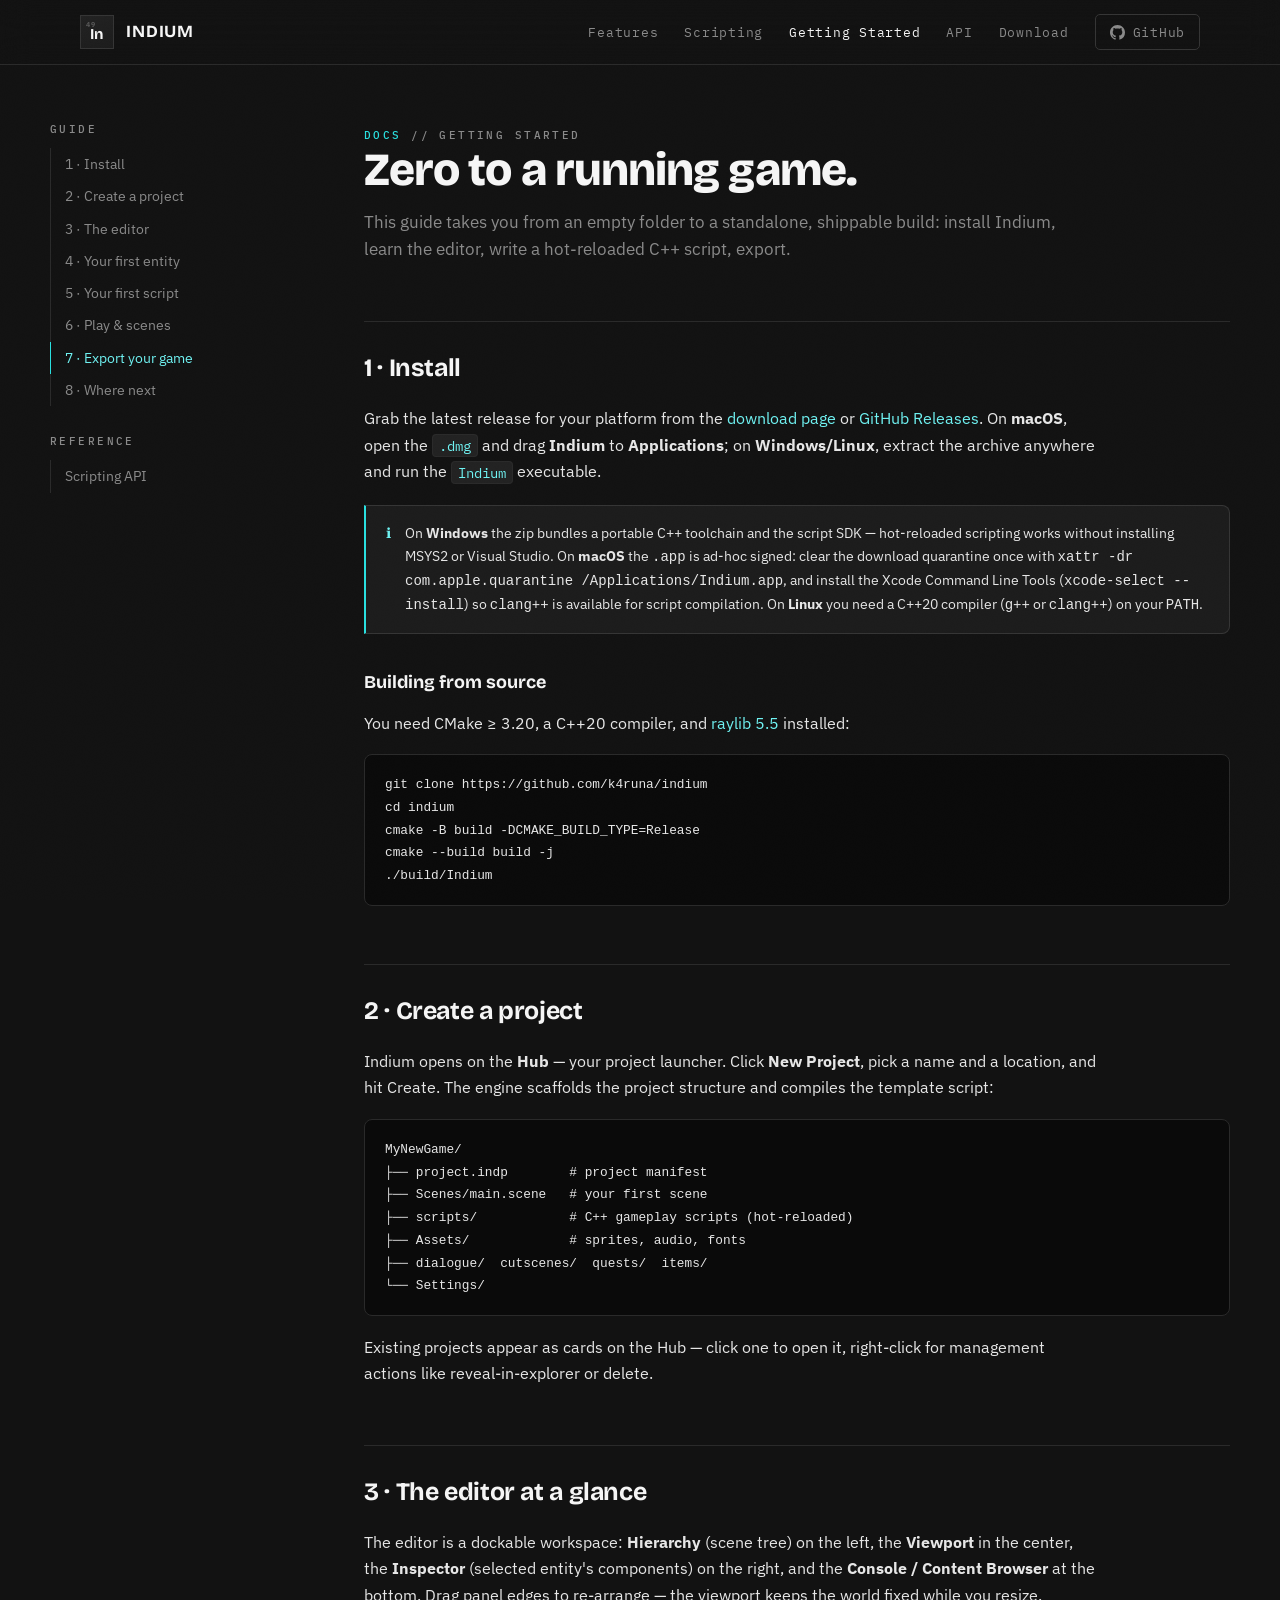
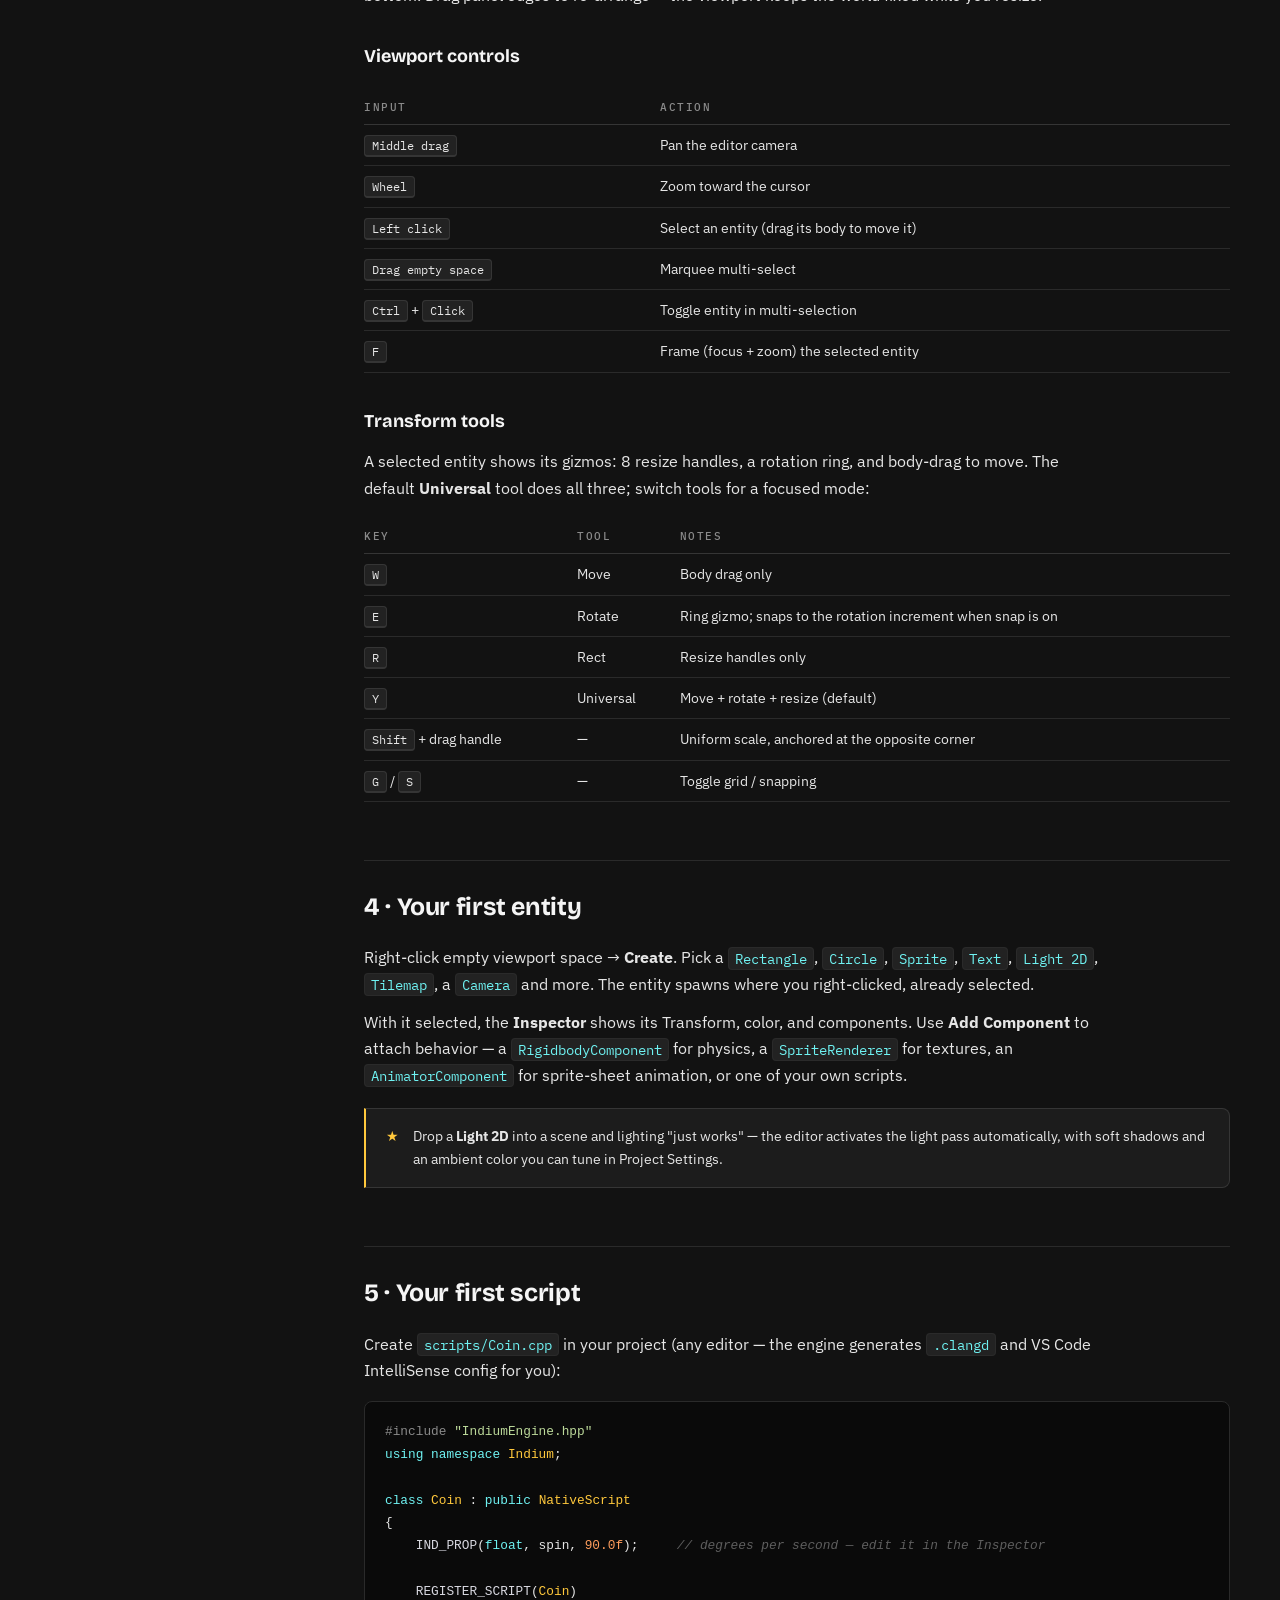
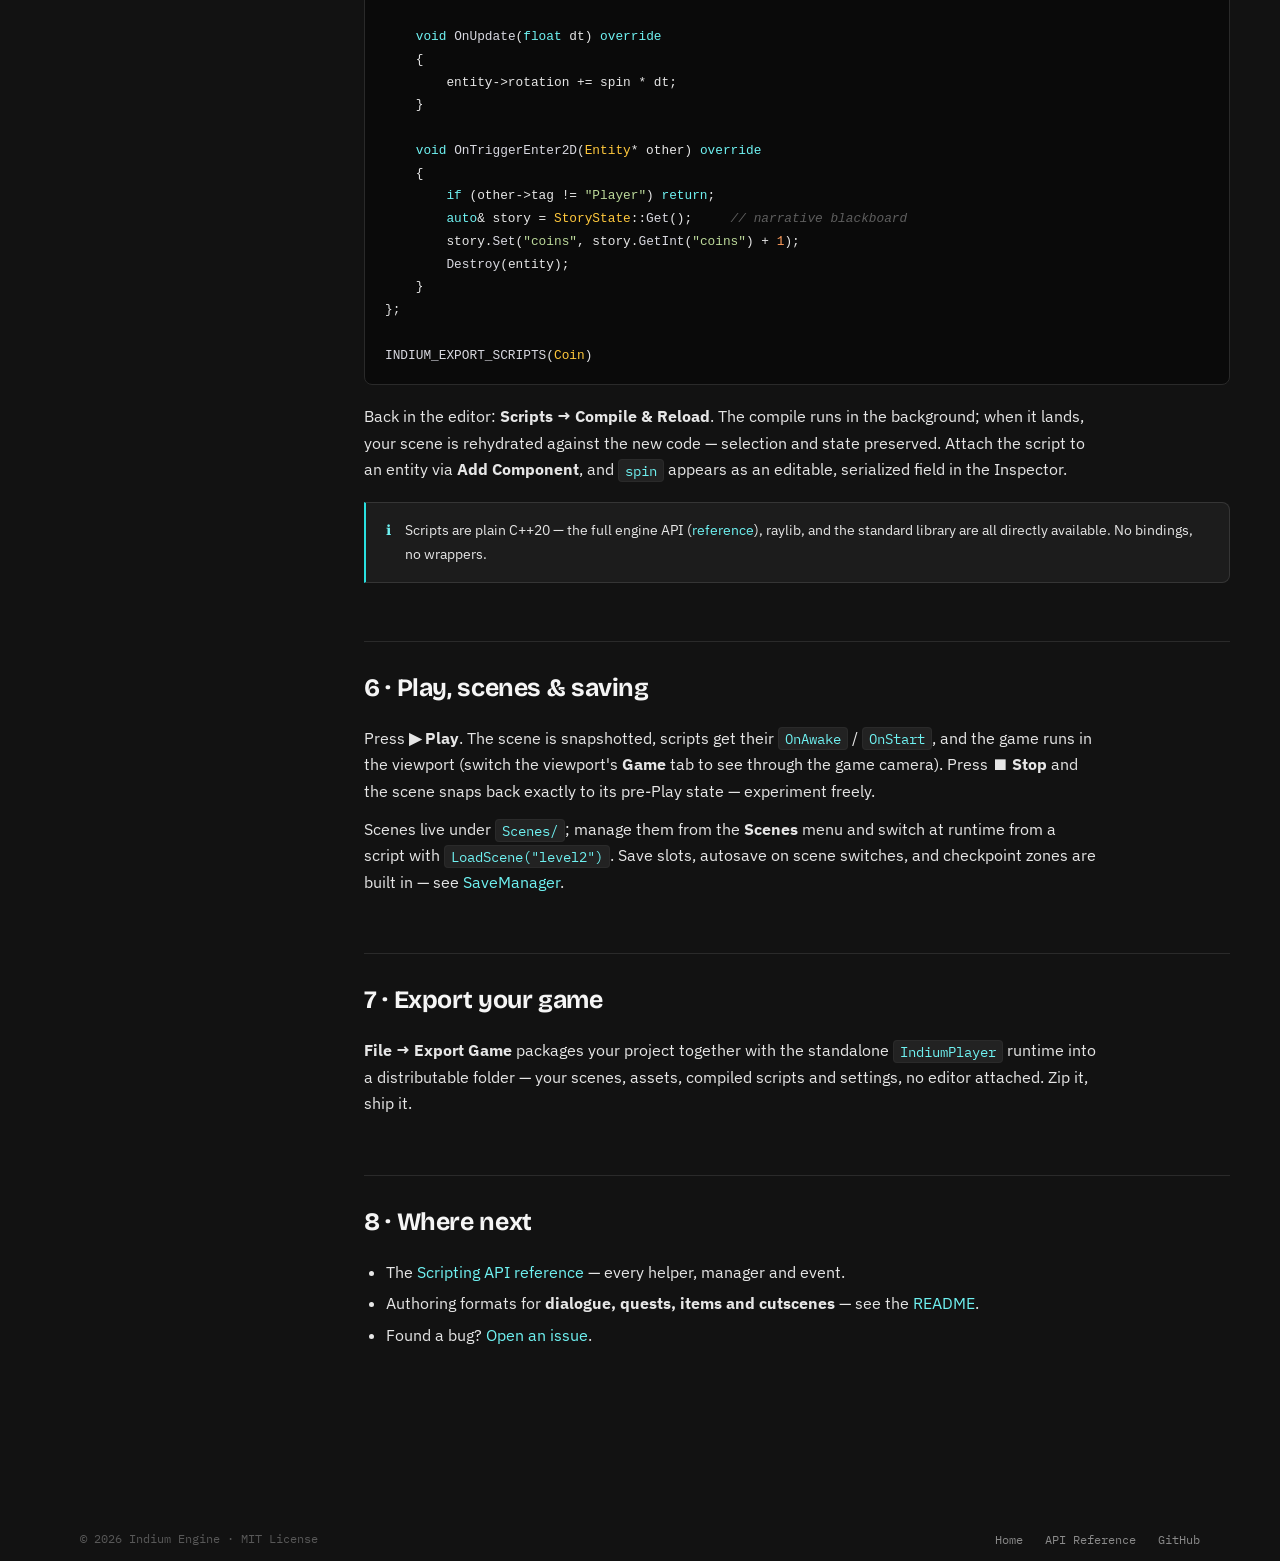
==== commit a6ac2275: "feat(release): ship macOS as a signed Indium.app in a .dmg Replace the broken macOS release artifact" ====
--- a/website/getting-started.html
+++ b/website/getting-started.html
@@ -64,12 +64,16 @@
     <h2 id="install">1 · Install</h2>
     <p>Grab the latest release for your platform from the
     <a href="index.html#download">download page</a> or
-    <a href="https://github.com/k4runa/indium/releases/latest" target="_blank" rel="noopener">GitHub Releases</a>,
-    extract it anywhere, and run the <code>Indium</code> executable.</p>
+    <a href="https://github.com/k4runa/indium/releases/latest" target="_blank" rel="noopener">GitHub Releases</a>.
+    On <b>macOS</b>, open the <code>.dmg</code> and drag <b>Indium</b> to <b>Applications</b>; on
+    <b>Windows/Linux</b>, extract the archive anywhere and run the <code>Indium</code> executable.</p>
     <div class="callout"><span class="ico">ℹ</span>
       <div>On <b>Windows</b> the zip bundles a portable C++ toolchain and the script SDK —
       hot-reloaded scripting works without installing MSYS2 or Visual Studio.
-      On <b>Linux/macOS</b> you need a C++20 compiler on your <code>PATH</code> (<code>g++</code> or <code>clang++</code>) for script compilation.</div>
+      On <b>macOS</b> the <code>.app</code> is ad-hoc signed: clear the download quarantine once with
+      <code>xattr -dr com.apple.quarantine /Applications/Indium.app</code>, and install the Xcode
+      Command Line Tools (<code>xcode-select --install</code>) so <code>clang++</code> is available for
+      script compilation. On <b>Linux</b> you need a C++20 compiler (<code>g++</code> or <code>clang++</code>) on your <code>PATH</code>.</div>
     </div>
 
     <h3>Building from source</h3>
--- a/website/css/style.css
+++ b/website/css/style.css
@@ -1,35 +1,38 @@
 /* ============================================================
    Indium — engine website
-   Concept: "the indigo line" — indium is named for the indigo
-   emission line at 451.1 nm. Dark instrument-panel aesthetic,
-   one spectral accent, periodic-table identity.
+   Palette is the editor's own: neutral charcoal (#121212 base,
+   no blue tint), with the viewport gizmo accents — cyan
+   selection (#00ffff, tamed) and amber rotation ring (#ffc83c).
    ============================================================ */
 
 :root {
-  --bg:        #08080d;
-  --bg-2:      #0c0c14;
-  --panel:     #10101a;
-  --panel-2:   #14141f;
-  --line:      #1d1d2b;
-  --line-2:    #26263a;
-  --text:      #c6c6d4;
-  --text-dim:  #767689;
-  --text-faint:#4c4c60;
-  --white:     #f4f4f9;
-  --indigo:    #6e62ff;
-  --indigo-hi: #9c93ff;
-  --indigo-dim:rgba(110, 98, 255, 0.14);
-  --amber:     #ffb454;
-  --green:     #62d196;
-  --red:       #ff6e6e;
-  --cyan:      #56c8d8;
+  --ink:        #0a0a0a;
+  --bg:         #121212;   /* neutral base, ~ editor #151515  */
+  --bg-2:       #171717;
+  --panel:      #1c1c1c;
+  --panel-2:    #222222;
+  --line:       #2a2a2a;
+  --line-2:     #353535;
+  --line-3:     #444444;
+  --text:       #e6e6e6;   /* editor ImGuiCol_Text            */
+  --text-dim:   #8a8a8a;
+  --text-faint: #585858;
+  --white:      #f5f5f5;
+
+  --cyan:       #29e0e0;   /* editor selection #00ffff, tamed */
+  --cyan-hi:    #6ff2f2;
+  --cyan-dim:   rgba(41, 224, 224, 0.11);
+  --amber:      #ffc83c;   /* editor rotation ring            */
+  --blue:       #328cff;   /* editor resize handle            */
+  --green:      #66cc66;   /* editor console "info"           */
+  --red:        #ff6e6e;
 
   --font-display: "Bricolage Grotesque", sans-serif;
   --font-body:    "IBM Plex Sans", sans-serif;
   --font-mono:    "IBM Plex Mono", monospace;
 
-  --maxw: 1140px;
-  --radius: 6px;
+  --maxw: 1180px;
+  --radius: 5px;
 }
 
 * { margin: 0; padding: 0; box-sizing: border-box; }
@@ -46,46 +49,34 @@
   overflow-x: hidden;
 }
 
-::selection { background: var(--indigo); color: #fff; }
-
-a { color: var(--indigo-hi); text-decoration: none; }
+::selection { background: var(--cyan); color: #04201f; }
+
+a { color: var(--cyan-hi); text-decoration: none; }
 a:hover { color: #fff; }
 
-:focus-visible { outline: 2px solid var(--indigo); outline-offset: 3px; border-radius: 2px; }
-
-/* --- atmosphere: noise + top glow ----------------------------- */
-body::before {
+:focus-visible { outline: 2px solid var(--cyan); outline-offset: 3px; border-radius: 2px; }
+
+img { max-width: 100%; display: block; }
+
+/* film grain over everything */
+body::after {
   content: "";
   position: fixed; inset: 0;
-  pointer-events: none; z-index: 2;
-  opacity: 0.5;
-  background-image: url("data:image/svg+xml,%3Csvg xmlns='http://www.w3.org/2000/svg' width='160' height='160'%3E%3Cfilter id='n'%3E%3CfeTurbulence type='fractalNoise' baseFrequency='0.9' numOctaves='2'/%3E%3CfeColorMatrix values='0 0 0 0 1 0 0 0 0 1 0 0 0 0 1 0 0 0 0.035 0'/%3E%3C/filter%3E%3Crect width='160' height='160' filter='url(%23n)'/%3E%3C/svg%3E");
-}
-
-.glow {
-  position: absolute; top: -340px; left: 50%;
-  width: 980px; height: 700px;
-  transform: translateX(-50%);
-  background: radial-gradient(ellipse at center,
-              rgba(110, 98, 255, 0.16) 0%,
-              rgba(110, 98, 255, 0.05) 40%,
-              transparent 70%);
-  pointer-events: none;
-  filter: blur(10px);
-}
-
-.wrap { max-width: var(--maxw); margin: 0 auto; padding: 0 28px; position: relative; }
+  pointer-events: none; z-index: 100;
+  opacity: 0.4;
+  background-image: url("data:image/svg+xml,%3Csvg xmlns='http://www.w3.org/2000/svg' width='160' height='160'%3E%3Cfilter id='n'%3E%3CfeTurbulence type='fractalNoise' baseFrequency='0.9' numOctaves='2'/%3E%3CfeColorMatrix values='0 0 0 0 1 0 0 0 0 1 0 0 0 0 1 0 0 0 0.03 0'/%3E%3C/filter%3E%3Crect width='160' height='160' filter='url(%23n)'/%3E%3C/svg%3E");
+}
+
+.wrap { max-width: var(--maxw); margin: 0 auto; padding: 0 30px; position: relative; }
 
 /* --- mono microlabels ----------------------------------------- */
 .tag {
   font-family: var(--font-mono);
-  font-size: 11px;
-  font-weight: 500;
-  letter-spacing: 0.22em;
-  text-transform: uppercase;
+  font-size: 11px; font-weight: 500;
+  letter-spacing: 0.22em; text-transform: uppercase;
   color: var(--text-dim);
 }
-.tag .idx { color: var(--indigo); }
+.tag .idx { color: var(--cyan); }
 
 /* --- element tile (logo) -------------------------------------- */
 .element {
@@ -93,460 +84,310 @@
   width: 44px; height: 44px;
   border: 1px solid var(--line-2);
   background: linear-gradient(160deg, var(--panel-2), var(--panel));
-  display: grid; place-items: center;
-  flex: none;
+  display: grid; place-items: center; flex: none;
 }
 .element::after {
   content: "49";
   position: absolute; top: 3px; left: 5px;
   font-family: var(--font-mono);
   font-size: 8px; color: var(--text-faint);
-  letter-spacing: 0;
 }
 .element b {
   font-family: var(--font-display);
   font-weight: 700; font-size: 19px;
-  color: var(--white);
-  transform: translateY(2px);
-}
-.element i {
-  position: absolute; inset: -1px;
-  border: 1px solid transparent;
-  transition: border-color .25s ease;
-}
-a:hover .element i { border-color: var(--indigo); }
+  color: var(--white); transform: translateY(2px);
+}
+.element i { position: absolute; inset: -1px; border: 1px solid transparent; transition: border-color .25s ease; }
+a:hover .element i { border-color: var(--cyan); }
 
 /* --- nav ------------------------------------------------------- */
 .nav {
   position: fixed; top: 0; left: 0; right: 0; z-index: 50;
   border-bottom: 1px solid var(--line);
-  background: rgba(8, 8, 13, 0.82);
-  backdrop-filter: blur(14px);
-  -webkit-backdrop-filter: blur(14px);
-}
-.nav .wrap {
-  display: flex; align-items: center; gap: 14px;
-  height: 64px;
-}
-.nav .brand {
-  display: flex; align-items: center; gap: 12px;
-  margin-right: auto;
-}
+  background: rgba(18, 18, 18, 0.72);
+  backdrop-filter: blur(16px) saturate(120%);
+  -webkit-backdrop-filter: blur(16px) saturate(120%);
+}
+.nav .wrap { display: flex; align-items: center; gap: 14px; height: 64px; }
+.nav .brand { display: flex; align-items: center; gap: 12px; margin-right: auto; }
 .nav .brand .element { width: 34px; height: 34px; }
 .nav .brand .element b { font-size: 15px; }
 .nav .brand .element::after { font-size: 7px; }
-.nav .brand span {
-  font-family: var(--font-display);
-  font-weight: 700; font-size: 17px; letter-spacing: 0.04em;
-  color: var(--white);
-}
+.nav .brand span { font-family: var(--font-display); font-weight: 700; font-size: 17px; letter-spacing: 0.05em; color: var(--white); }
 .nav .links { display: flex; align-items: center; gap: 26px; }
-.nav .links a {
-  font-family: var(--font-mono); font-size: 12.5px;
-  letter-spacing: 0.08em; color: var(--text-dim);
-}
+.nav .links a { font-family: var(--font-mono); font-size: 12.5px; letter-spacing: 0.06em; color: var(--text-dim); }
 .nav .links a:hover, .nav .links a[aria-current="page"] { color: var(--white); }
 .nav .gh {
   display: inline-flex; align-items: center; gap: 8px;
-  border: 1px solid var(--line-2);
-  padding: 7px 14px; border-radius: var(--radius);
+  border: 1px solid var(--line-2); padding: 7px 14px; border-radius: var(--radius);
   transition: border-color .2s ease, background .2s ease;
 }
-.nav .gh:hover { border-color: var(--indigo); background: var(--indigo-dim); }
+.nav .gh:hover { border-color: var(--cyan); background: var(--cyan-dim); }
 .nav .gh svg { width: 15px; height: 15px; fill: currentColor; }
-
 .nav-toggle { display: none; }
 
 /* --- buttons ---------------------------------------------------- */
 .btn {
   display: inline-flex; align-items: center; gap: 10px;
-  font-family: var(--font-mono); font-size: 13.5px; font-weight: 500;
-  letter-spacing: 0.04em;
-  padding: 13px 24px;
-  border-radius: var(--radius);
-  border: 1px solid transparent;
-  cursor: pointer;
-  transition: transform .15s ease, box-shadow .25s ease,
-              border-color .2s ease, background .2s ease;
-}
-.btn-primary {
-  background: var(--indigo); color: #fff;
-  box-shadow: 0 0 0 0 rgba(110, 98, 255, 0.4);
-}
-.btn-primary:hover {
-  background: var(--indigo-hi); color: #fff;
-  transform: translateY(-1px);
-  box-shadow: 0 8px 32px -6px rgba(110, 98, 255, 0.55);
-}
-.btn-ghost {
-  border-color: var(--line-2); color: var(--text);
-  background: transparent;
-}
-.btn-ghost:hover { border-color: var(--indigo); color: var(--white); background: var(--indigo-dim); }
+  font-family: var(--font-mono); font-size: 13.5px; font-weight: 500; letter-spacing: 0.03em;
+  padding: 13px 24px; border-radius: var(--radius); border: 1px solid transparent;
+  cursor: pointer; transition: transform .15s ease, box-shadow .25s ease, border-color .2s ease, background .2s ease, color .2s ease;
+}
+.btn-primary { background: var(--cyan); color: #06201f; font-weight: 600; }
+.btn-primary:hover { background: var(--cyan-hi); color: #06201f; transform: translateY(-1px); box-shadow: 0 8px 30px -8px rgba(41, 224, 224, 0.6); }
+.btn-ghost { border-color: var(--line-2); color: var(--text); background: rgba(20,20,20,0.4); }
+.btn-ghost:hover { border-color: var(--cyan); color: var(--white); background: var(--cyan-dim); }
 .btn .arrow { transition: transform .2s ease; }
 .btn:hover .arrow { transform: translateX(3px); }
 
-/* --- hero -------------------------------------------------------- */
+/* --- 3D canvas -------------------------------------------------- */
+#scene {
+  position: fixed; inset: 0; width: 100vw; height: 100vh;
+  z-index: 0; pointer-events: none;
+  opacity: 0; transition: opacity 1.1s ease;
+}
+#scene.ready { opacity: 1; }
+body.no-webgl #scene { display: none; }
+
+/* Soft cyan/amber aura behind the droplet — a CSS stand-in for postprocess
+   bloom, and the whole hero glow when WebGL is unavailable. Sits over the
+   fixed canvas (z 0) but under page content (z 1). */
+.scene-aura {
+  position: fixed; z-index: 0; pointer-events: none;
+  top: 42%; right: 8%; width: 46vw; height: 60vh;
+  transform: translateY(-50%);
+  background:
+    radial-gradient(42% 42% at 52% 46%, rgba(41, 224, 224, 0.20), transparent 70%),
+    radial-gradient(40% 40% at 62% 64%, rgba(255, 200, 60, 0.10), transparent 70%);
+  filter: blur(36px);
+  opacity: 0.9;
+}
+@media (max-width: 760px) { .scene-aura { right: -10%; width: 80vw; opacity: 0.7; } }
+
+/* --- hero ------------------------------------------------------- */
 .hero {
-  position: relative;
-  padding: 168px 0 96px;
-  border-bottom: 1px solid var(--line);
-  background-image:
-    repeating-linear-gradient(to right, var(--line) 0 1px, transparent 1px 120px);
-  background-position: center top;
-}
-.hero .wrap { display: grid; grid-template-columns: 1.04fr 0.96fr; gap: 56px; align-items: center; }
+  position: relative; z-index: 1;
+  min-height: 100vh;
+  display: flex; align-items: center;
+  padding: 120px 0 80px;
+}
+/* CSS fallback metal glow when WebGL is unavailable */
+body.no-webgl .hero {
+  background:
+    radial-gradient(60% 60% at 70% 42%, rgba(41,224,224,0.12), transparent 60%),
+    radial-gradient(46% 46% at 74% 60%, rgba(255,200,60,0.08), transparent 60%),
+    var(--bg);
+}
+.hero .wrap { width: 100%; }
+.hero .inner { max-width: 660px; }
 
 .hero h1 {
   font-family: var(--font-display);
-  font-weight: 800;
-  font-size: clamp(44px, 6vw, 74px);
-  line-height: 0.98;
-  letter-spacing: -0.025em;
-  color: var(--white);
-  margin: 22px 0 24px;
+  font-weight: 800; font-size: clamp(46px, 7vw, 88px);
+  line-height: 0.96; letter-spacing: -0.03em;
+  color: var(--white); margin: 22px 0 26px;
 }
 .hero h1 em {
-  font-style: normal;
-  color: var(--indigo-hi);
-  text-shadow: 0 0 36px rgba(110, 98, 255, 0.45);
-}
-.hero .sub {
-  font-size: 17.5px; color: var(--text-dim);
-  max-width: 30em; margin-bottom: 38px;
-}
+  font-style: normal; position: relative;
+  color: var(--cyan-hi);
+  text-shadow: 0 0 42px rgba(41, 224, 224, 0.45);
+}
+.hero .sub { font-size: 18px; color: var(--text-dim); max-width: 34em; margin-bottom: 38px; }
 .hero .sub strong { color: var(--text); font-weight: 500; }
 .hero .cta { display: flex; gap: 14px; flex-wrap: wrap; align-items: center; }
-.hero .cta .ver {
-  font-family: var(--font-mono); font-size: 12px;
-  color: var(--text-faint); margin-left: 6px;
-}
+.hero .cta .ver { font-family: var(--font-mono); font-size: 12px; color: var(--text-faint); margin-left: 4px; }
+
+.hero .scrollcue {
+  position: absolute; left: 50%; bottom: 30px; transform: translateX(-50%);
+  font-family: var(--font-mono); font-size: 10px; letter-spacing: 0.3em; color: var(--text-faint);
+  display: flex; flex-direction: column; align-items: center; gap: 8px;
+}
+.hero .scrollcue .bar { width: 1px; height: 36px; background: linear-gradient(var(--cyan), transparent); animation: cue 2.2s ease-in-out infinite; }
+@keyframes cue { 0%,100% { opacity: .3; transform: scaleY(.6); transform-origin: top; } 50% { opacity: 1; transform: scaleY(1); } }
 
 /* staggered load-in */
-@keyframes rise { from { opacity: 0; transform: translateY(18px); } to { opacity: 1; transform: none; } }
-.hero .tag, .hero h1, .hero .sub, .hero .cta, .hero .editor-mock {
-  opacity: 0;
-  animation: rise .7s cubic-bezier(.22,.8,.3,1) forwards;
-}
-.hero h1          { animation-delay: .08s; }
-.hero .sub        { animation-delay: .16s; }
-.hero .cta        { animation-delay: .24s; }
-.hero .editor-mock{ animation-delay: .34s; }
-
-/* --- editor mockup (pure CSS) ------------------------------------ */
-.editor-mock {
-  border: 1px solid var(--line-2);
-  border-radius: 8px;
-  background: var(--panel);
-  box-shadow: 0 30px 80px -20px rgba(0,0,0,.7), 0 0 60px -30px rgba(110,98,255,.35);
-  overflow: hidden;
-  font-family: var(--font-mono);
-  font-size: 10px;
-  user-select: none;
-}
-.editor-mock .bar {
-  display: flex; align-items: center; gap: 6px;
-  padding: 9px 12px;
-  border-bottom: 1px solid var(--line);
-  background: var(--bg-2);
-  color: var(--text-faint);
-}
-.editor-mock .bar .dot { width: 9px; height: 9px; border-radius: 50%; background: var(--line-2); }
-.editor-mock .bar .dot:first-child { background: #3a3a52; }
-.editor-mock .bar .title { margin-left: 8px; letter-spacing: .08em; }
-.editor-mock .cols { display: grid; grid-template-columns: 88px 1fr 96px; min-height: 300px; }
-.editor-mock .panel {
-  border-right: 1px solid var(--line);
-  padding: 10px 10px;
-  color: var(--text-faint);
-  background: var(--bg-2);
-}
-.editor-mock .panel:last-child { border-right: 0; border-left: 1px solid var(--line); }
-.editor-mock .panel .ph { color: var(--text-dim); letter-spacing: .14em; margin-bottom: 9px; font-size: 9px; }
-.editor-mock .panel .row { padding: 3px 0 3px 8px; border-left: 1px solid var(--line); margin-left: 3px; white-space: nowrap; }
-.editor-mock .panel .row.sel { color: var(--indigo-hi); border-left-color: var(--indigo); }
-.editor-mock .panel .fld { display: flex; justify-content: space-between; gap: 4px; padding: 3px 0; }
-.editor-mock .panel .fld b { color: var(--text-dim); font-weight: 400; }
-
-.editor-mock .view {
-  position: relative;
-  background:
-    radial-gradient(circle at 60% 45%, rgba(110,98,255,.07), transparent 55%),
-    var(--bg);
-  background-image:
-    radial-gradient(circle at 60% 45%, rgba(110,98,255,.07), transparent 55%),
-    repeating-linear-gradient(to right, rgba(255,255,255,.025) 0 1px, transparent 1px 28px),
-    repeating-linear-gradient(to bottom, rgba(255,255,255,.025) 0 1px, transparent 1px 28px);
-}
-.editor-mock .gizmo {
-  position: absolute; top: 50%; left: 56%;
-  width: 110px; height: 110px;
-  transform: translate(-50%, -50%);
-}
-.editor-mock .gizmo .shape {
-  position: absolute; inset: 17px;
-  border-radius: 50%;
-  background: radial-gradient(circle at 36% 32%, #8b81ff, var(--indigo) 58%, #4338d8);
-  box-shadow: 0 0 34px rgba(110,98,255,.45);
-}
-.editor-mock .gizmo .box { position: absolute; inset: 12px; border: 1px solid rgba(110,180,255,.55); }
-.editor-mock .gizmo .h {
-  position: absolute; width: 7px; height: 7px; border-radius: 50%;
-  background: #3c8cff; border: 1px solid #fff;
-  transform: translate(-50%, -50%);
-}
-.editor-mock .gizmo .ring {
-  position: absolute; inset: -13px;
-  border: 1px dashed rgba(255, 200, 60, .55);
-  border-radius: 50%;
-  animation: spin 26s linear infinite;
-}
-.editor-mock .gizmo .ring::after {
-  content: ""; position: absolute; top: -4px; left: 50%;
-  width: 7px; height: 7px; border-radius: 50%;
-  background: var(--amber); border: 1px solid #fff;
-  transform: translateX(-50%);
-}
-@keyframes spin { to { transform: rotate(360deg); } }
-.editor-mock .status {
-  position: absolute; left: 8px; bottom: 8px;
-  background: rgba(0,0,0,.55);
-  padding: 3px 8px; border-radius: 3px;
-  color: var(--text-dim); font-size: 9px; letter-spacing: .05em;
-}
-.editor-mock .toolrow {
-  position: absolute; top: 8px; left: 8px;
-  display: flex; gap: 4px;
-}
-.editor-mock .toolrow span {
-  width: 18px; height: 16px; display: grid; place-items: center;
-  border: 1px solid var(--line-2); border-radius: 3px;
-  color: var(--text-faint); font-size: 9px; background: var(--bg-2);
-}
-.editor-mock .toolrow span.on { background: #1d4f96; color: #fff; border-color: #2b62b4; }
+@keyframes rise { from { opacity: 0; transform: translateY(20px); } to { opacity: 1; transform: none; } }
+.hero .tag, .hero h1, .hero .sub, .hero .cta { opacity: 0; animation: rise .8s cubic-bezier(.22,.8,.3,1) forwards; }
+.hero h1   { animation-delay: .12s; }
+.hero .sub { animation-delay: .24s; }
+.hero .cta { animation-delay: .36s; }
+
+/* --- everything below the hero sits on opaque charcoal --------- */
+.below { position: relative; z-index: 1; background: var(--bg); }
 
 /* --- spectrum strip ------------------------------------------------ */
 .spectrum {
-  position: relative;
-  height: 92px;
-  border-bottom: 1px solid var(--line);
-  background: #050508;
-  overflow: hidden;
-}
-.spectrum .lines { position: absolute; inset: 0; }
-.spectrum .l {
-  position: absolute; top: 0; bottom: 0; width: 1px;
-  background: rgba(255,255,255,.10);
-}
-.spectrum .l.r  { left: 12%; background: rgba(255,110,110,.35); }
-.spectrum .l.o  { left: 23%; background: rgba(255,180,84,.28); }
-.spectrum .l.g  { left: 38%; background: rgba(98,209,150,.30); }
-.spectrum .l.c  { left: 52%; background: rgba(86,200,216,.25); }
-.spectrum .l.b  { left: 71%; background: rgba(110,140,255,.30); }
-.spectrum .l.in {
-  left: 62%; width: 3px;
-  background: var(--indigo-hi);
-  box-shadow: 0 0 22px 4px rgba(110, 98, 255, .8);
-  animation: hum 4.5s ease-in-out infinite;
-}
-@keyframes hum { 0%,100% { opacity: 1; } 50% { opacity: .72; } }
+  position: relative; height: 90px;
+  border-top: 1px solid var(--line); border-bottom: 1px solid var(--line);
+  background: var(--ink); overflow: hidden;
+}
+.spectrum .l { position: absolute; top: 0; bottom: 0; width: 1px; }
+.spectrum .l.r  { left: 12%; background: rgba(255,110,110,.30); }
+.spectrum .l.o  { left: 23%; background: rgba(255,200,60,.30); }
+.spectrum .l.g  { left: 38%; background: rgba(102,204,102,.28); }
+.spectrum .l.b  { left: 78%; background: rgba(50,140,255,.30); }
+.spectrum .l.in { left: 62%; width: 3px; background: var(--cyan-hi); box-shadow: 0 0 24px 5px rgba(41,224,224,.75); animation: hum 4.5s ease-in-out infinite; }
+@keyframes hum { 0%,100% { opacity: 1; } 50% { opacity: .68; } }
 .spectrum .label {
-  position: absolute; left: calc(62% + 16px); top: 50%;
-  transform: translateY(-50%);
-  font-family: var(--font-mono); font-size: 11px;
-  color: var(--text-dim); letter-spacing: .08em;
-  white-space: nowrap;
-}
-.spectrum .label b { color: var(--indigo-hi); font-weight: 500; }
+  position: absolute; left: calc(62% + 18px); top: 50%; transform: translateY(-50%);
+  font-family: var(--font-mono); font-size: 11px; color: var(--text-dim); letter-spacing: .06em; white-space: nowrap;
+}
+.spectrum .label b { color: var(--cyan-hi); font-weight: 500; }
 
 /* --- sections ------------------------------------------------------- */
-section.block { padding: 110px 0; border-bottom: 1px solid var(--line); position: relative; }
+section.block { padding: 120px 0; border-bottom: 1px solid var(--line); position: relative; overflow: hidden; }
+
+/* faint engine-grid texture on every section, fading from the top so it
+   never reads as a flat fill. Sits under the content (.wrap is z:1). */
+section.block::before {
+  content: ""; position: absolute; inset: 0; pointer-events: none; z-index: 0;
+  background-image:
+    linear-gradient(var(--line) 1px, transparent 1px),
+    linear-gradient(90deg, var(--line) 1px, transparent 1px);
+  background-size: 58px 58px;
+  background-position: center top;
+  opacity: 0.55;
+  -webkit-mask-image: radial-gradient(120% 80% at 50% 0%, #000 0%, transparent 70%);
+          mask-image: radial-gradient(120% 80% at 50% 0%, #000 0%, transparent 70%);
+}
+/* a soft accent bloom drifting behind each section, alternating cyan/amber */
+section.block::after {
+  content: ""; position: absolute; pointer-events: none; z-index: 0;
+  width: 60vw; height: 60vh; top: -10%; right: -15%;
+  background: radial-gradient(closest-side, rgba(41, 224, 224, 0.06), transparent 75%);
+  filter: blur(20px);
+}
+section.block:nth-child(even)::after {
+  right: auto; left: -15%; top: auto; bottom: -10%;
+  background: radial-gradient(closest-side, rgba(255, 200, 60, 0.045), transparent 75%);
+}
+section.block > .wrap { position: relative; z-index: 1; }
+
+/* giant faded section index, set from the data-idx attribute */
+section.block[data-idx] > .wrap::before {
+  content: attr(data-idx);
+  position: absolute; top: -52px; right: 0;
+  font-family: var(--font-display); font-weight: 800;
+  font-size: clamp(90px, 13vw, 190px); line-height: 1;
+  color: var(--white); opacity: 0.022;
+  pointer-events: none; z-index: 0; letter-spacing: -0.04em;
+}
 .block h2 {
-  font-family: var(--font-display);
-  font-weight: 800;
-  font-size: clamp(30px, 3.6vw, 44px);
-  letter-spacing: -0.02em;
-  line-height: 1.04;
-  color: var(--white);
-  margin: 18px 0 14px;
-  max-width: 16em;
+  font-family: var(--font-display); font-weight: 800;
+  font-size: clamp(30px, 3.8vw, 46px); letter-spacing: -0.02em; line-height: 1.04;
+  color: var(--white); margin: 18px 0 14px; max-width: 16em;
 }
 .block .lead { color: var(--text-dim); max-width: 38em; font-size: 16.5px; }
 
-/* scroll reveal */
-.reveal { opacity: 0; transform: translateY(22px); transition: opacity .7s ease, transform .7s cubic-bezier(.22,.8,.3,1); }
+.reveal { opacity: 0; transform: translateY(24px); transition: opacity .7s ease, transform .7s cubic-bezier(.22,.8,.3,1); }
 .reveal.in { opacity: 1; transform: none; }
 
 /* --- features grid ---------------------------------------------------- */
 .features {
-  margin-top: 56px;
-  display: grid;
-  grid-template-columns: repeat(4, 1fr);
-  border-top: 1px solid var(--line);
-  border-left: 1px solid var(--line);
+  margin-top: 58px; display: grid; grid-template-columns: repeat(4, 1fr);
+  border-top: 1px solid var(--line); border-left: 1px solid var(--line);
 }
 .feature {
-  position: relative;
-  border-right: 1px solid var(--line);
-  border-bottom: 1px solid var(--line);
-  padding: 26px 22px 30px;
-  background: transparent;
-  transition: background .25s ease;
-  overflow: hidden;
-}
-.feature::before {
-  content: "";
-  position: absolute; top: 0; left: 0; right: 100%;
-  height: 1px; background: var(--indigo);
-  transition: right .35s cubic-bezier(.22,.8,.3,1);
-}
+  position: relative; border-right: 1px solid var(--line); border-bottom: 1px solid var(--line);
+  padding: 26px 22px 30px; transition: background .25s ease; overflow: hidden;
+}
+.feature::before { content: ""; position: absolute; top: 0; left: 0; right: 100%; height: 2px; background: var(--cyan); transition: right .4s cubic-bezier(.22,.8,.3,1); }
 .feature:hover { background: var(--panel); }
 .feature:hover::before { right: 0; }
-.feature .num {
-  font-family: var(--font-mono); font-size: 10.5px;
-  color: var(--text-faint); letter-spacing: .15em;
-}
-.feature h3 {
-  font-family: var(--font-display);
-  font-size: 17.5px; font-weight: 700;
-  color: var(--white);
-  margin: 14px 0 8px;
-  letter-spacing: -0.01em;
-}
+.feature .num { font-family: var(--font-mono); font-size: 10.5px; color: var(--text-faint); letter-spacing: .15em; }
+.feature h3 { font-family: var(--font-display); font-size: 17.5px; font-weight: 700; color: var(--white); margin: 14px 0 8px; letter-spacing: -0.01em; }
 .feature p { font-size: 13.5px; color: var(--text-dim); line-height: 1.6; }
-.feature .glyph {
-  position: absolute; right: 14px; top: 18px;
-  color: var(--text-faint);
-  transition: color .25s ease, transform .25s ease;
-}
-.feature:hover .glyph { color: var(--indigo-hi); transform: translateY(-2px); }
+.feature .glyph { position: absolute; right: 14px; top: 18px; color: var(--text-faint); transition: color .25s ease, transform .25s ease; }
+.feature:hover .glyph { color: var(--cyan-hi); transform: translateY(-2px); }
 .feature .glyph svg { width: 18px; height: 18px; stroke: currentColor; fill: none; stroke-width: 1.5; }
 
+/* --- showcase (real editor capture) ----------------------------------- */
+.showcase { background: var(--ink); }
+.show-grid { display: grid; grid-template-columns: 1.25fr 1fr; gap: 48px; align-items: center; margin-top: 50px; }
+.showcase .frame {
+  margin: 0; min-width: 0;
+  border: 1px solid var(--line-2); border-radius: 10px; overflow: hidden;
+  background: var(--bg-2); box-shadow: 0 40px 100px -30px rgba(0,0,0,.8), 0 0 0 1px rgba(255,255,255,.02) inset;
+  position: relative;
+}
+.showcase .frame picture { display: block; width: 100%; }
+.show-points { display: flex; flex-direction: column; border-top: 1px solid var(--line); }
+.show-point { padding: 18px 2px; border-bottom: 1px solid var(--line); }
+.show-point .k {
+  font-family: var(--font-mono); font-size: 10.5px; letter-spacing: 0.18em;
+  color: var(--cyan); display: block; margin-bottom: 7px;
+}
+.show-point b { display: block; color: var(--white); font-weight: 600; font-size: 15.5px; margin-bottom: 4px; font-family: var(--font-display); }
+.show-point span { font-size: 13.5px; color: var(--text-dim); line-height: 1.55; }
+.show-point code { font-family: var(--font-mono); font-size: 0.85em; color: var(--cyan-hi); background: var(--panel-2); border: 1px solid var(--line); padding: 1px 5px; border-radius: 4px; }
+.show-cap { margin-top: 22px; font-family: var(--font-mono); font-size: 12px; color: var(--text-faint); letter-spacing: .04em; }
+.showcase .frame .topbar {
+  display: flex; align-items: center; gap: 6px; padding: 9px 14px;
+  border-bottom: 1px solid var(--line); background: var(--bg); font-family: var(--font-mono); font-size: 11px; color: var(--text-faint);
+}
+.showcase .frame .topbar .dot { width: 9px; height: 9px; border-radius: 50%; background: var(--line-3); }
+.showcase .frame .topbar .t { margin-left: 8px; letter-spacing: .06em; }
+.showcase .frame img, .showcase .frame video { display: block; width: 100%; height: auto; background: var(--bg); }
+.showcase .frame .placeholder {
+  aspect-ratio: 16 / 9; display: grid; place-items: center; color: var(--text-faint);
+  font-family: var(--font-mono); font-size: 12px; letter-spacing: .1em;
+  background:
+    repeating-linear-gradient(to right, rgba(255,255,255,.02) 0 1px, transparent 1px 32px),
+    repeating-linear-gradient(to bottom, rgba(255,255,255,.02) 0 1px, transparent 1px 32px), var(--bg);
+}
+.showcase .cap { margin-top: 16px; font-family: var(--font-mono); font-size: 12px; color: var(--text-faint); text-align: center; letter-spacing: .04em; }
+
 /* --- code section ------------------------------------------------------ */
-.codegrid { display: grid; grid-template-columns: 0.9fr 1.1fr; gap: 56px; align-items: start; margin-top: 8px; }
+.codegrid { display: grid; grid-template-columns: 0.92fr 1.08fr; gap: 56px; align-items: start; margin-top: 6px; }
 .codegrid .copy-side { position: sticky; top: 110px; }
-.codegrid .points { margin-top: 34px; display: flex; flex-direction: column; gap: 0; border-top: 1px solid var(--line); }
+.codegrid .points { margin-top: 34px; display: flex; flex-direction: column; border-top: 1px solid var(--line); }
 .codegrid .point { padding: 18px 2px; border-bottom: 1px solid var(--line); display: flex; gap: 16px; }
-.codegrid .point .k { font-family: var(--font-mono); color: var(--indigo); font-size: 12px; padding-top: 3px; flex: none; }
+.codegrid .point .k { font-family: var(--font-mono); color: var(--cyan); font-size: 12px; padding-top: 3px; flex: none; min-width: 64px; }
 .codegrid .point div b { display: block; color: var(--white); font-weight: 600; font-size: 15px; margin-bottom: 3px; }
 .codegrid .point div span { font-size: 13.5px; color: var(--text-dim); }
 
-.codecard {
-  border: 1px solid var(--line-2);
-  border-radius: 8px;
-  background: #0a0a11;
-  overflow: hidden;
-  box-shadow: 0 24px 70px -24px rgba(0,0,0,.8);
-}
-.codecard .head {
-  display: flex; align-items: center; justify-content: space-between;
-  padding: 10px 16px;
-  border-bottom: 1px solid var(--line);
-  background: var(--bg-2);
-  font-family: var(--font-mono); font-size: 11.5px;
-  color: var(--text-dim); letter-spacing: .06em;
-}
-.codecard pre {
-  padding: 20px 20px 24px;
-  overflow-x: auto;
-  font-family: var(--font-mono);
-  font-size: 12.8px;
-  line-height: 1.75;
-  color: var(--text);
-}
-.codecard .foot {
-  border-top: 1px solid var(--line);
-  padding: 10px 16px;
-  font-family: var(--font-mono); font-size: 11.5px;
-  color: var(--green);
-  background: var(--bg-2);
-}
+.codecard { border: 1px solid var(--line-2); border-radius: 8px; background: var(--ink); overflow: hidden; box-shadow: 0 24px 70px -24px rgba(0,0,0,.85); }
+.codecard .head { display: flex; align-items: center; justify-content: space-between; padding: 10px 16px; border-bottom: 1px solid var(--line); background: var(--bg-2); font-family: var(--font-mono); font-size: 11.5px; color: var(--text-dim); letter-spacing: .05em; }
+.codecard pre { padding: 20px; overflow-x: auto; font-family: var(--font-mono); font-size: 12.8px; line-height: 1.75; color: var(--text); }
+.codecard .foot { border-top: 1px solid var(--line); padding: 10px 16px; font-family: var(--font-mono); font-size: 11.5px; color: var(--green); background: var(--bg-2); }
 .codecard .foot .dim { color: var(--text-faint); }
 
-/* syntax tokens */
-.tk-k { color: #9c93ff; }            /* keyword   */
-.tk-t { color: #56c8d8; }            /* type      */
-.tk-s { color: #ffb454; }            /* string    */
-.tk-c { color: #565670; font-style: italic; } /* comment */
-.tk-f { color: #82d4a6; }            /* function  */
-.tk-n { color: #e8a8ff; }            /* number    */
-.tk-p { color: #767689; }            /* punct/preproc */
+/* syntax tokens — tuned to the cyan/amber/charcoal identity */
+.tk-k { color: var(--cyan-hi); }
+.tk-t { color: var(--amber); }
+.tk-s { color: #bcd99a; }
+.tk-c { color: #5e5e5e; font-style: italic; }
+.tk-f { color: #d8d8e0; }
+.tk-n { color: #ff9d5c; }
+.tk-p { color: var(--text-dim); }
 
 /* --- pipeline ------------------------------------------------------------ */
-.pipeline { display: grid; grid-template-columns: 1fr auto 1fr auto 1fr; gap: 18px; align-items: stretch; margin-top: 56px; }
-.step {
-  border: 1px solid var(--line-2);
-  border-radius: 8px;
-  background: var(--panel);
-  padding: 26px 24px 30px;
-  position: relative;
-}
-.step .num {
-  font-family: var(--font-mono); font-size: 11px; color: var(--indigo);
-  letter-spacing: .18em;
-}
+.pipeline { display: grid; grid-template-columns: 1fr auto 1fr auto 1fr; gap: 18px; align-items: stretch; margin-top: 58px; }
+.step { border: 1px solid var(--line-2); border-radius: 8px; background: var(--panel); padding: 26px 24px 30px; position: relative; }
+.step .num { font-family: var(--font-mono); font-size: 11px; color: var(--cyan); letter-spacing: .18em; }
 .step h3 { font-family: var(--font-display); color: var(--white); font-size: 19px; margin: 12px 0 8px; }
 .step p { font-size: 13.5px; color: var(--text-dim); }
-.step code {
-  display: inline-block; margin-top: 14px;
-  font-family: var(--font-mono); font-size: 11.5px;
-  color: var(--indigo-hi);
-  background: var(--indigo-dim);
-  border: 1px solid rgba(110,98,255,.25);
-  padding: 4px 10px; border-radius: 4px;
-}
-.pipeline .arr {
-  display: grid; place-items: center;
-  color: var(--text-faint); font-family: var(--font-mono); font-size: 18px;
-}
+.step code { display: inline-block; margin-top: 14px; font-family: var(--font-mono); font-size: 11.5px; color: var(--cyan-hi); background: var(--cyan-dim); border: 1px solid rgba(41,224,224,.22); padding: 4px 10px; border-radius: 4px; }
+.pipeline .arr { display: grid; place-items: center; color: var(--text-faint); font-family: var(--font-mono); font-size: 18px; }
 
 /* --- download ------------------------------------------------------------- */
 .dl-grid { display: grid; grid-template-columns: repeat(3, 1fr); gap: 18px; margin-top: 52px; }
-.dl-card {
-  border: 1px solid var(--line-2);
-  border-radius: 8px;
-  background: var(--panel);
-  padding: 28px 26px;
-  display: flex; flex-direction: column; gap: 6px;
-  transition: border-color .2s ease, transform .2s ease, box-shadow .25s ease;
-}
-.dl-card:hover {
-  border-color: var(--indigo);
-  transform: translateY(-3px);
-  box-shadow: 0 18px 50px -18px rgba(110,98,255,.35);
-}
+.dl-card { border: 1px solid var(--line-2); border-radius: 8px; background: var(--panel); padding: 28px 26px; display: flex; flex-direction: column; gap: 6px; transition: border-color .2s ease, transform .2s ease, box-shadow .25s ease; }
+.dl-card:hover { border-color: var(--cyan); transform: translateY(-3px); box-shadow: 0 18px 50px -18px rgba(41,224,224,.32); }
 .dl-card .os { font-family: var(--font-mono); font-size: 11px; letter-spacing: .2em; color: var(--text-dim); text-transform: uppercase; }
 .dl-card h3 { font-family: var(--font-display); color: var(--white); font-size: 21px; margin: 6px 0 2px; }
 .dl-card .file { font-family: var(--font-mono); font-size: 11.5px; color: var(--text-faint); word-break: break-all; min-height: 2.6em; }
-.dl-card .get {
-  margin-top: 16px;
-  font-family: var(--font-mono); font-size: 12.5px;
-  color: var(--indigo-hi);
-}
+.dl-card .get { margin-top: 16px; font-family: var(--font-mono); font-size: 12.5px; color: var(--cyan-hi); }
 .dl-card .get .arrow { display: inline-block; transition: transform .2s ease; }
 .dl-card:hover .get .arrow { transform: translateX(4px); }
 
-.src-note {
-  margin-top: 26px;
-  border: 1px dashed var(--line-2);
-  border-radius: 8px;
-  padding: 18px 22px;
-  font-family: var(--font-mono); font-size: 12.5px;
-  color: var(--text-dim);
-  display: flex; gap: 16px; align-items: baseline; flex-wrap: wrap;
-}
+.src-note { margin-top: 26px; border: 1px dashed var(--line-2); border-radius: 8px; padding: 18px 22px; font-family: var(--font-mono); font-size: 12.5px; color: var(--text-dim); display: flex; gap: 16px; align-items: baseline; flex-wrap: wrap; }
 .src-note b { color: var(--text); font-weight: 500; }
-.src-note code { color: var(--indigo-hi); }
+.src-note code { color: var(--cyan-hi); }
 
 /* --- footer ------------------------------------------------------------------ */
-footer { padding: 60px 0 50px; }
-footer .strip {
-  display: flex; gap: 28px; flex-wrap: wrap;
-  font-family: var(--font-mono); font-size: 11px;
-  color: var(--text-faint); letter-spacing: .1em;
-  border-bottom: 1px solid var(--line);
-  padding-bottom: 26px; margin-bottom: 26px;
-}
+footer { position: relative; z-index: 1; background: var(--bg); padding: 60px 0 50px; }
+footer .strip { display: flex; gap: 28px; flex-wrap: wrap; font-family: var(--font-mono); font-size: 11px; color: var(--text-faint); letter-spacing: .1em; border-bottom: 1px solid var(--line); padding-bottom: 26px; margin-bottom: 26px; }
 footer .strip span b { color: var(--text-dim); font-weight: 400; }
 footer .row { display: flex; justify-content: space-between; align-items: center; gap: 20px; flex-wrap: wrap; }
 footer .row .links { display: flex; gap: 22px; }
@@ -557,151 +398,49 @@
 /* ===========================================================
    DOCS LAYOUT (getting-started + api)
    =========================================================== */
-.docs { display: grid; grid-template-columns: 250px 1fr; gap: 64px; padding: 120px 0 110px; }
+.docs { position: relative; z-index: 1; background: var(--bg); display: grid; grid-template-columns: 250px 1fr; gap: 64px; padding: 120px 0 110px; }
 .docs aside { position: relative; }
-.docs aside .inner {
-  position: sticky; top: 96px;
-  max-height: calc(100vh - 120px);
-  overflow-y: auto;
-  padding-right: 10px;
-  scrollbar-width: thin;
-  scrollbar-color: var(--line-2) transparent;
-}
+.docs aside .inner { position: sticky; top: 96px; max-height: calc(100vh - 120px); overflow-y: auto; padding-right: 10px; scrollbar-width: thin; scrollbar-color: var(--line-2) transparent; }
 .docs aside .group { margin-bottom: 26px; }
 .docs aside .group > .tag { display: block; margin-bottom: 10px; }
-.docs aside a {
-  display: block;
-  font-size: 13.5px;
-  color: var(--text-dim);
-  padding: 5px 0 5px 14px;
-  border-left: 1px solid var(--line);
-  transition: color .15s ease, border-color .15s ease;
-}
+.docs aside a { display: block; font-size: 13.5px; color: var(--text-dim); padding: 5px 0 5px 14px; border-left: 1px solid var(--line); transition: color .15s ease, border-color .15s ease; }
 .docs aside a:hover { color: var(--white); }
-.docs aside a.active { color: var(--indigo-hi); border-left-color: var(--indigo); }
+.docs aside a.active { color: var(--cyan-hi); border-left-color: var(--cyan); }
 
 .docs main { min-width: 0; }
 .docs main .crumb { margin-bottom: 10px; }
-.docs main h1 {
-  font-family: var(--font-display);
-  font-weight: 800; font-size: clamp(32px, 4vw, 46px);
-  letter-spacing: -0.02em; color: var(--white);
-  margin-bottom: 14px; line-height: 1.05;
-}
+.docs main h1 { font-family: var(--font-display); font-weight: 800; font-size: clamp(32px, 4vw, 46px); letter-spacing: -0.02em; color: var(--white); margin-bottom: 14px; line-height: 1.05; }
 .docs main .intro { color: var(--text-dim); font-size: 16.5px; max-width: 44em; }
-
-.docs main h2 {
-  font-family: var(--font-display);
-  font-size: 25px; font-weight: 700; color: var(--white);
-  letter-spacing: -0.015em;
-  margin: 58px 0 16px;
-  padding-top: 26px;
-  border-top: 1px solid var(--line);
-}
-.docs main h3 {
-  font-family: var(--font-display);
-  font-size: 18px; font-weight: 700; color: var(--white);
-  margin: 34px 0 10px;
-}
+.docs main h2 { font-family: var(--font-display); font-size: 25px; font-weight: 700; color: var(--white); letter-spacing: -0.015em; margin: 58px 0 16px; padding-top: 26px; border-top: 1px solid var(--line); }
+.docs main h3 { font-family: var(--font-display); font-size: 18px; font-weight: 700; color: var(--white); margin: 34px 0 10px; }
 .docs main p { margin: 12px 0; max-width: 46em; }
-.docs main p code, .docs main li code, .docs main td code {
-  font-family: var(--font-mono); font-size: 0.86em;
-  background: var(--panel-2);
-  border: 1px solid var(--line);
-  padding: 1.5px 6px; border-radius: 4px;
-  color: var(--indigo-hi);
-  word-break: break-word;
-}
+.docs main p code, .docs main li code, .docs main td code { font-family: var(--font-mono); font-size: 0.86em; background: var(--panel-2); border: 1px solid var(--line); padding: 1.5px 6px; border-radius: 4px; color: var(--cyan-hi); word-break: break-word; }
 .docs main ul, .docs main ol { margin: 12px 0 12px 22px; max-width: 44em; }
 .docs main li { margin: 5px 0; }
 .docs main hr { border: 0; border-top: 1px solid var(--line); margin: 40px 0; }
-.docs main blockquote {
-  border-left: 2px solid var(--indigo);
-  background: var(--indigo-dim);
-  padding: 12px 18px; margin: 16px 0;
-  border-radius: 0 6px 6px 0;
-  color: var(--text);
-}
-
-.docs main pre {
-  position: relative;
-  background: #0a0a11;
-  border: 1px solid var(--line);
-  border-radius: 8px;
-  padding: 18px 20px;
-  overflow-x: auto;
-  margin: 18px 0;
-  font-family: var(--font-mono);
-  font-size: 12.8px;
-  line-height: 1.7;
-  color: var(--text);
-}
+.docs main blockquote { border-left: 2px solid var(--cyan); background: var(--cyan-dim); padding: 12px 18px; margin: 16px 0; border-radius: 0 6px 6px 0; color: var(--text); }
+
+.docs main pre { position: relative; background: var(--ink); border: 1px solid var(--line); border-radius: 8px; padding: 18px 20px; overflow-x: auto; margin: 18px 0; font-family: var(--font-mono); font-size: 12.8px; line-height: 1.7; color: var(--text); }
 .docs main pre code { background: none; border: 0; padding: 0; color: inherit; font-size: inherit; }
 
-.copy-btn {
-  position: absolute; top: 8px; right: 8px;
-  font-family: var(--font-mono); font-size: 10.5px;
-  letter-spacing: .08em;
-  color: var(--text-faint);
-  background: var(--bg-2);
-  border: 1px solid var(--line-2);
-  border-radius: 4px;
-  padding: 4px 9px;
-  cursor: pointer;
-  opacity: 0;
-  transition: opacity .15s ease, color .15s ease, border-color .15s ease;
-}
+.copy-btn { position: absolute; top: 8px; right: 8px; font-family: var(--font-mono); font-size: 10.5px; letter-spacing: .08em; color: var(--text-faint); background: var(--bg-2); border: 1px solid var(--line-2); border-radius: 4px; padding: 4px 9px; cursor: pointer; opacity: 0; transition: opacity .15s ease, color .15s ease, border-color .15s ease; }
 pre:hover .copy-btn { opacity: 1; }
-.copy-btn:hover { color: var(--white); border-color: var(--indigo); }
+.copy-btn:hover { color: var(--white); border-color: var(--cyan); }
 .copy-btn.ok { color: var(--green); border-color: var(--green); opacity: 1; }
 
-.docs main table {
-  width: 100%;
-  border-collapse: collapse;
-  margin: 18px 0;
-  font-size: 13.5px;
-}
-.docs main th {
-  text-align: left;
-  font-family: var(--font-mono); font-size: 11px;
-  letter-spacing: .14em; text-transform: uppercase;
-  color: var(--text-dim); font-weight: 500;
-  border-bottom: 1px solid var(--line-2);
-  padding: 8px 14px 8px 0;
-}
-.docs main td {
-  border-bottom: 1px solid var(--line);
-  padding: 9px 14px 9px 0;
-  vertical-align: top;
-}
-
-.kbd {
-  font-family: var(--font-mono); font-size: 11.5px;
-  background: var(--panel-2);
-  border: 1px solid var(--line-2);
-  border-bottom-width: 2px;
-  border-radius: 4px;
-  padding: 2px 7px;
-  color: var(--text);
-}
-
-.callout {
-  display: flex; gap: 14px;
-  border: 1px solid var(--line-2);
-  border-left: 2px solid var(--indigo);
-  background: var(--panel);
-  border-radius: 0 8px 8px 0;
-  padding: 16px 20px;
-  margin: 20px 0;
-  font-size: 14px;
-}
-.callout .ico { color: var(--indigo-hi); font-family: var(--font-mono); }
+.docs main table { width: 100%; border-collapse: collapse; margin: 18px 0; font-size: 13.5px; }
+.docs main th { text-align: left; font-family: var(--font-mono); font-size: 11px; letter-spacing: .14em; text-transform: uppercase; color: var(--text-dim); font-weight: 500; border-bottom: 1px solid var(--line-2); padding: 8px 14px 8px 0; }
+.docs main td { border-bottom: 1px solid var(--line); padding: 9px 14px 9px 0; vertical-align: top; }
+
+.kbd { font-family: var(--font-mono); font-size: 11.5px; background: var(--panel-2); border: 1px solid var(--line-2); border-bottom-width: 2px; border-radius: 4px; padding: 2px 7px; color: var(--text); }
+
+.callout { display: flex; gap: 14px; border: 1px solid var(--line-2); border-left: 2px solid var(--cyan); background: var(--panel); border-radius: 0 8px 8px 0; padding: 16px 20px; margin: 20px 0; font-size: 14px; }
+.callout .ico { color: var(--cyan-hi); font-family: var(--font-mono); }
 .callout.amber { border-left-color: var(--amber); }
 .callout.amber .ico { color: var(--amber); }
 
 /* ============================================================== */
 @media (max-width: 1000px) {
-  .hero .wrap { grid-template-columns: 1fr; gap: 44px; }
   .features { grid-template-columns: repeat(2, 1fr); }
   .codegrid { grid-template-columns: 1fr; gap: 34px; }
   .codegrid .copy-side { position: static; }
@@ -712,34 +451,17 @@
   .docs aside .inner { position: static; max-height: none; display: flex; flex-wrap: wrap; gap: 4px 18px; }
   .docs aside .group { margin-bottom: 8px; }
 }
-
 @media (max-width: 720px) {
-  .nav .links {
-    display: none;
-    position: absolute; top: 64px; left: 0; right: 0;
-    flex-direction: column; align-items: flex-start;
-    gap: 0;
-    background: rgba(8,8,13,.97);
-    border-bottom: 1px solid var(--line);
-    padding: 10px 28px 18px;
-  }
+  .nav .links { display: none; position: absolute; top: 64px; left: 0; right: 0; flex-direction: column; align-items: flex-start; gap: 0; background: rgba(18,18,18,.97); border-bottom: 1px solid var(--line); padding: 10px 30px 18px; }
   .nav .links.open { display: flex; }
   .nav .links a { padding: 10px 0; font-size: 14px; }
-  .nav-toggle {
-    display: grid; place-items: center;
-    width: 38px; height: 38px;
-    background: none; border: 1px solid var(--line-2);
-    border-radius: var(--radius);
-    color: var(--text); cursor: pointer;
-    font-family: var(--font-mono);
-  }
+  .nav-toggle { display: grid; place-items: center; width: 38px; height: 38px; background: none; border: 1px solid var(--line-2); border-radius: var(--radius); color: var(--text); cursor: pointer; font-family: var(--font-mono); }
   .features { grid-template-columns: 1fr; }
-  .hero { padding-top: 130px; }
   .spectrum .label { left: 8%; }
 }
-
 @media (prefers-reduced-motion: reduce) {
   *, *::before, *::after { animation-duration: .001s !important; transition-duration: .001s !important; }
   html { scroll-behavior: auto; }
   .reveal { opacity: 1; transform: none; }
-}
+  #scene { opacity: 1; }
+}
